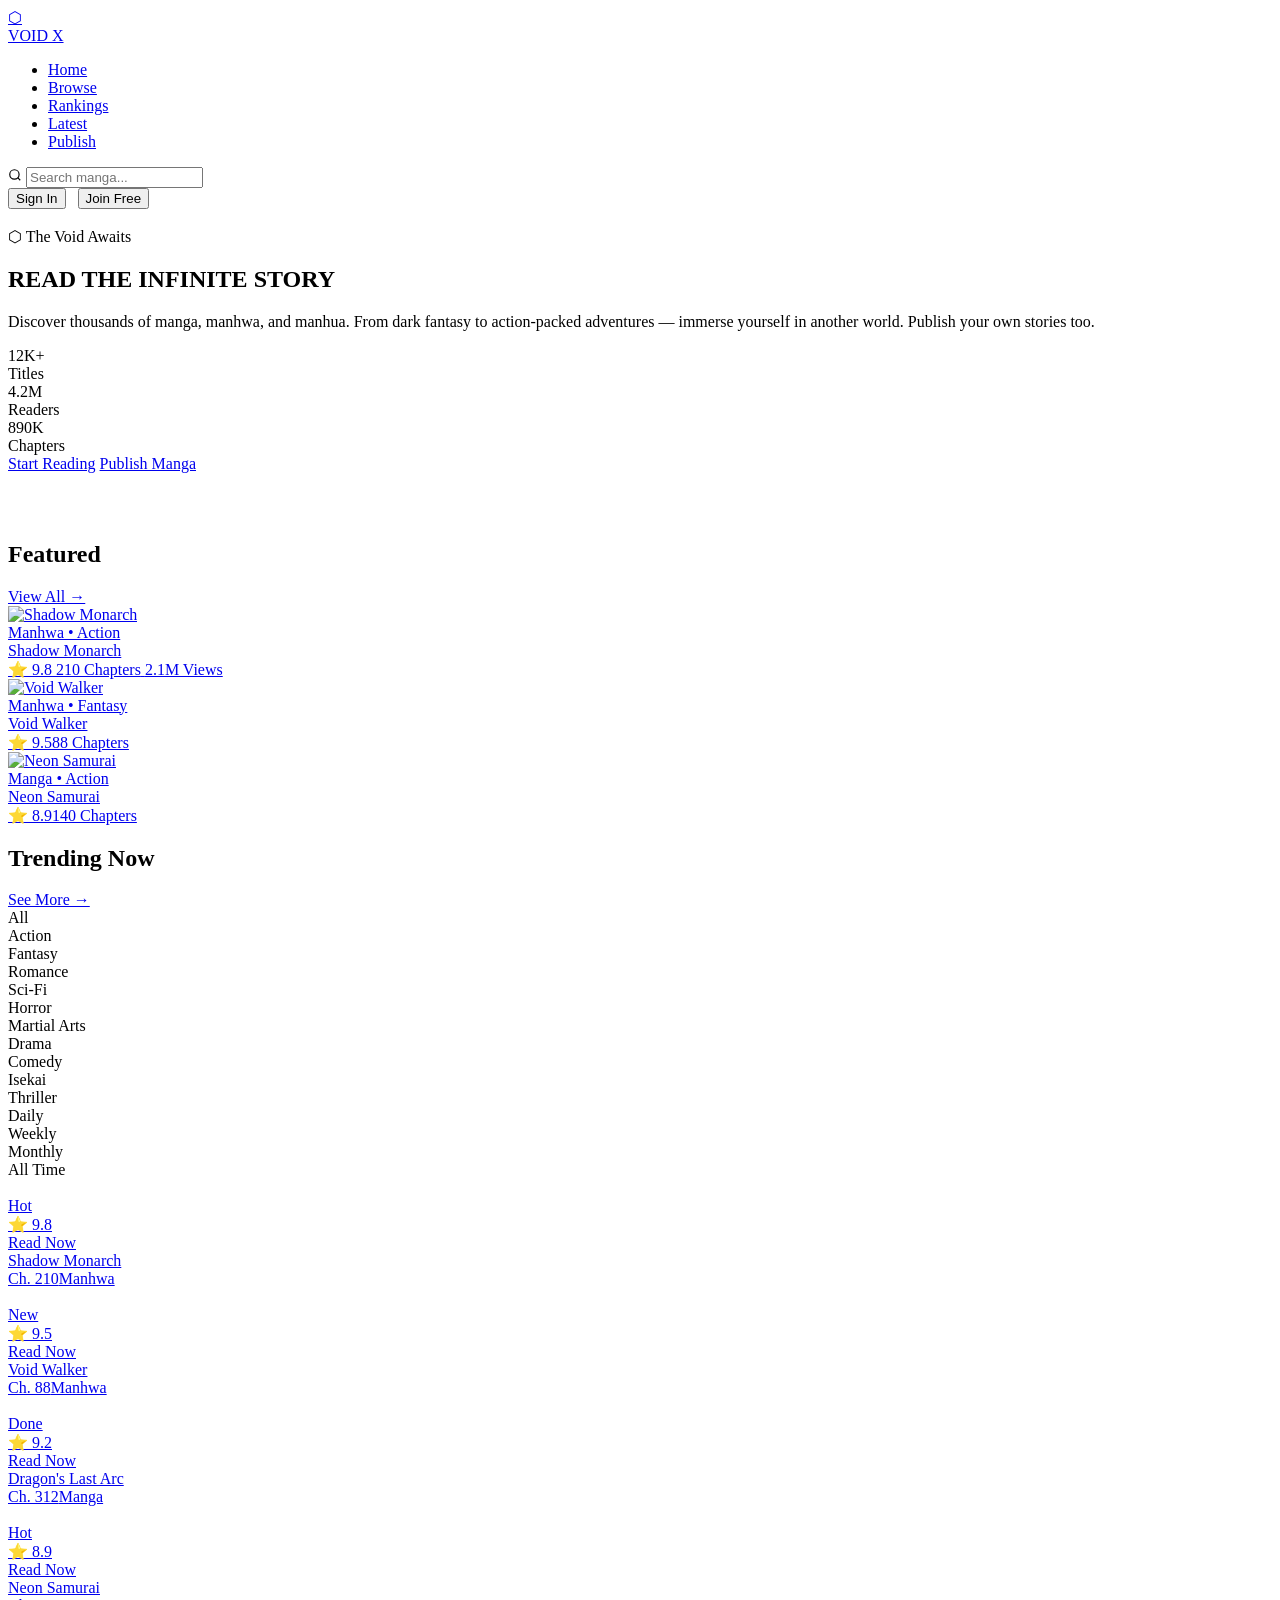
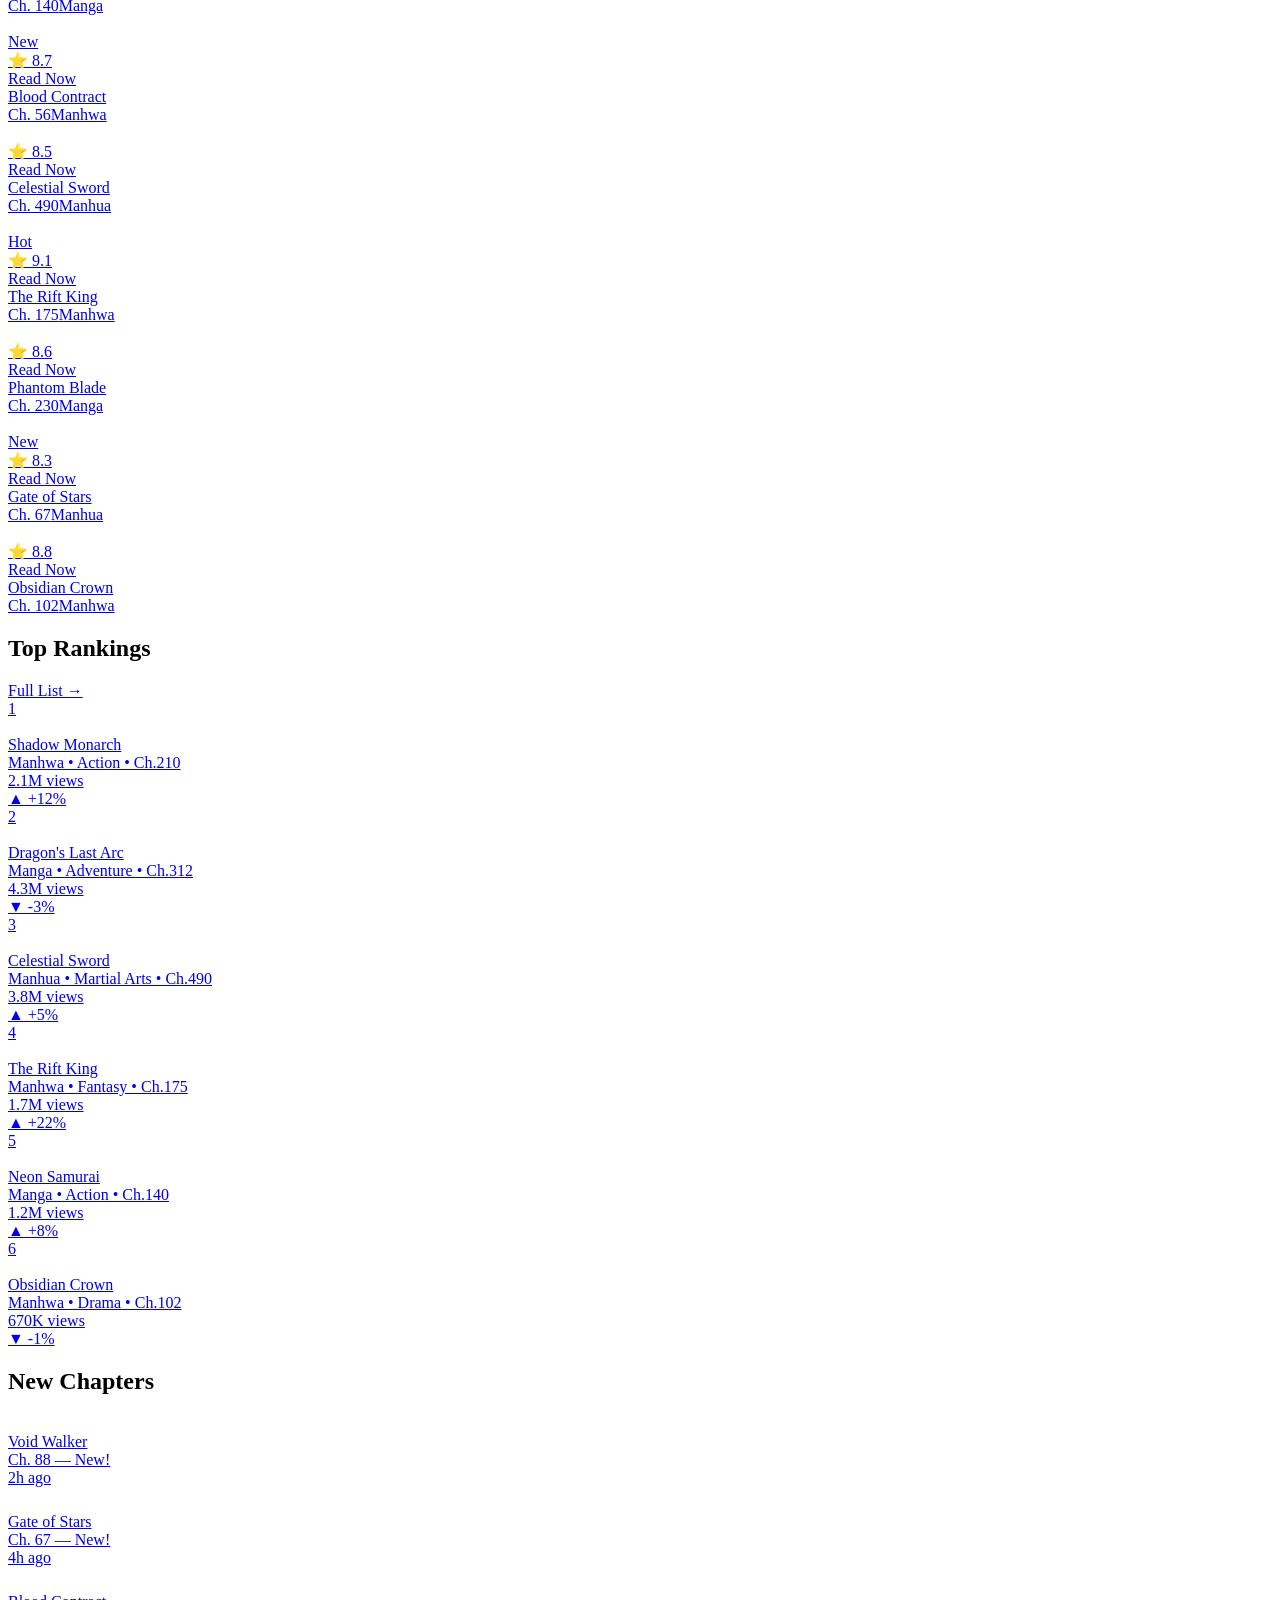
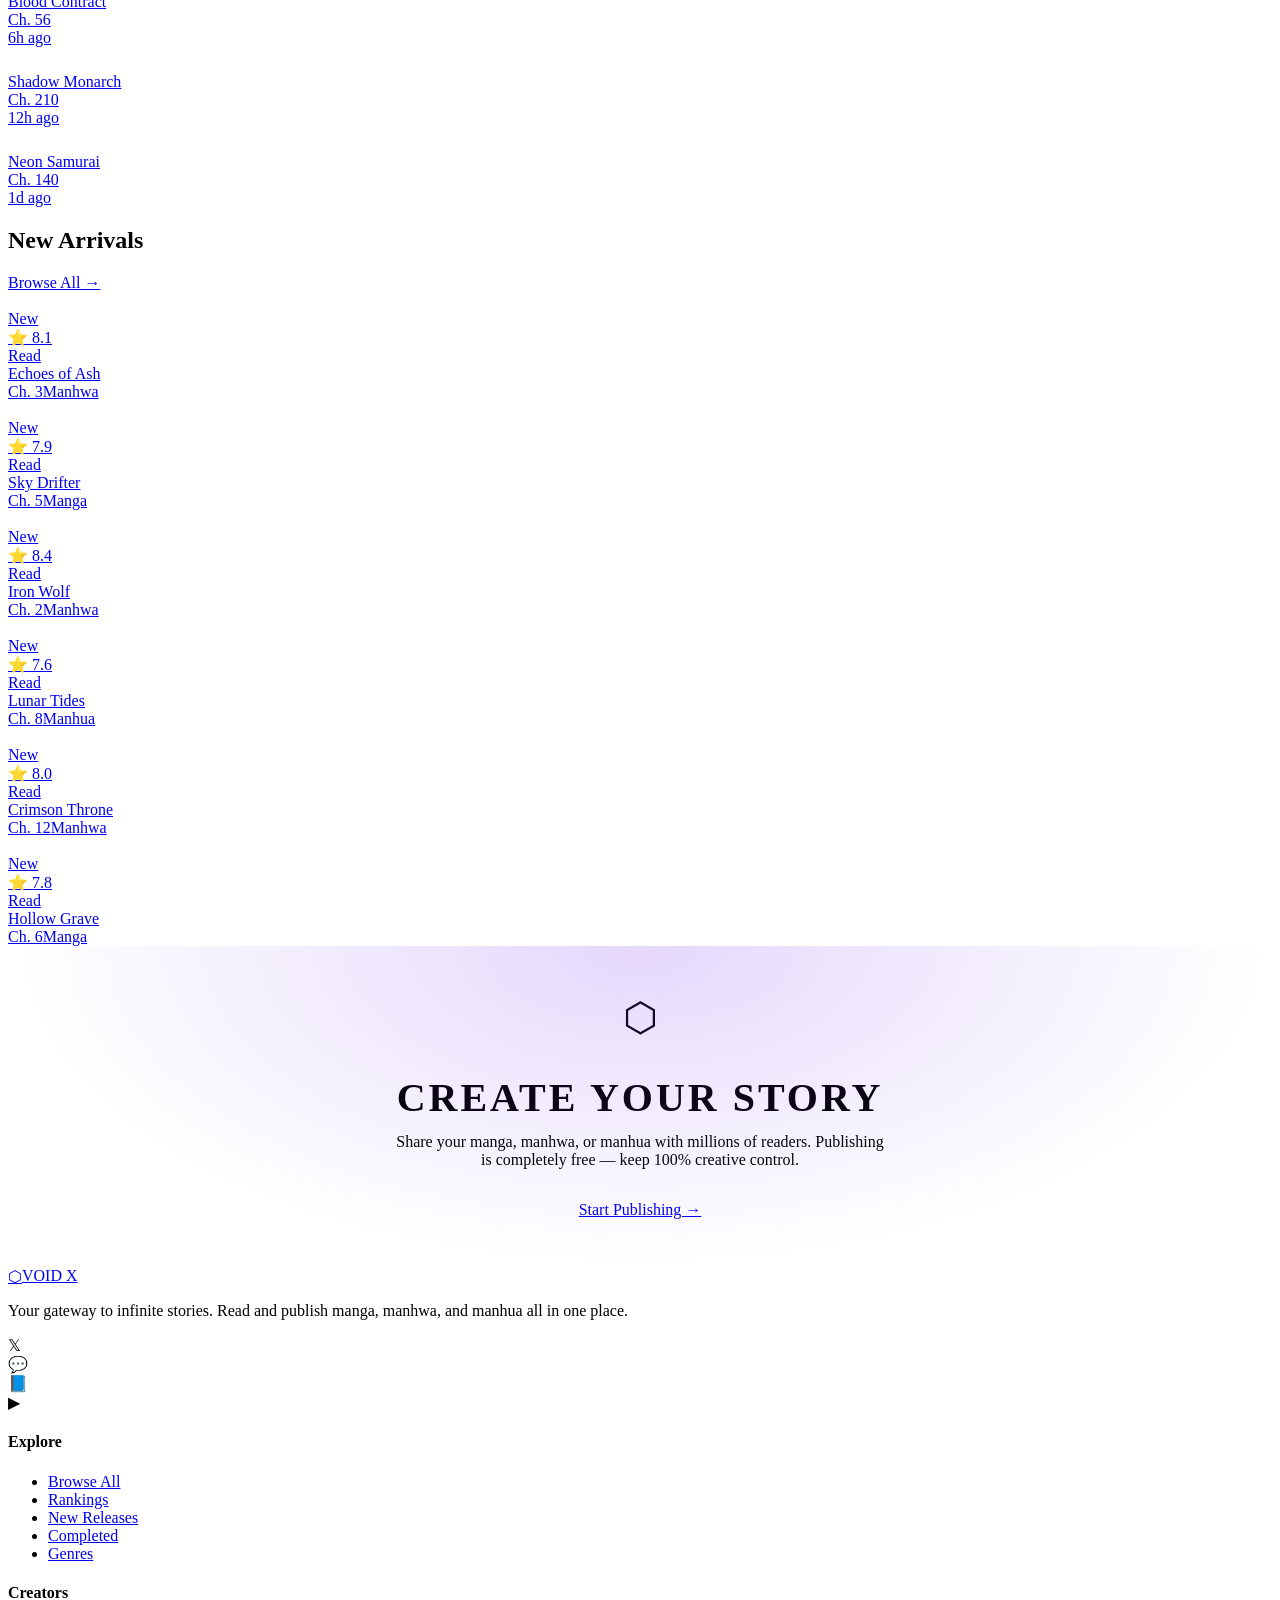
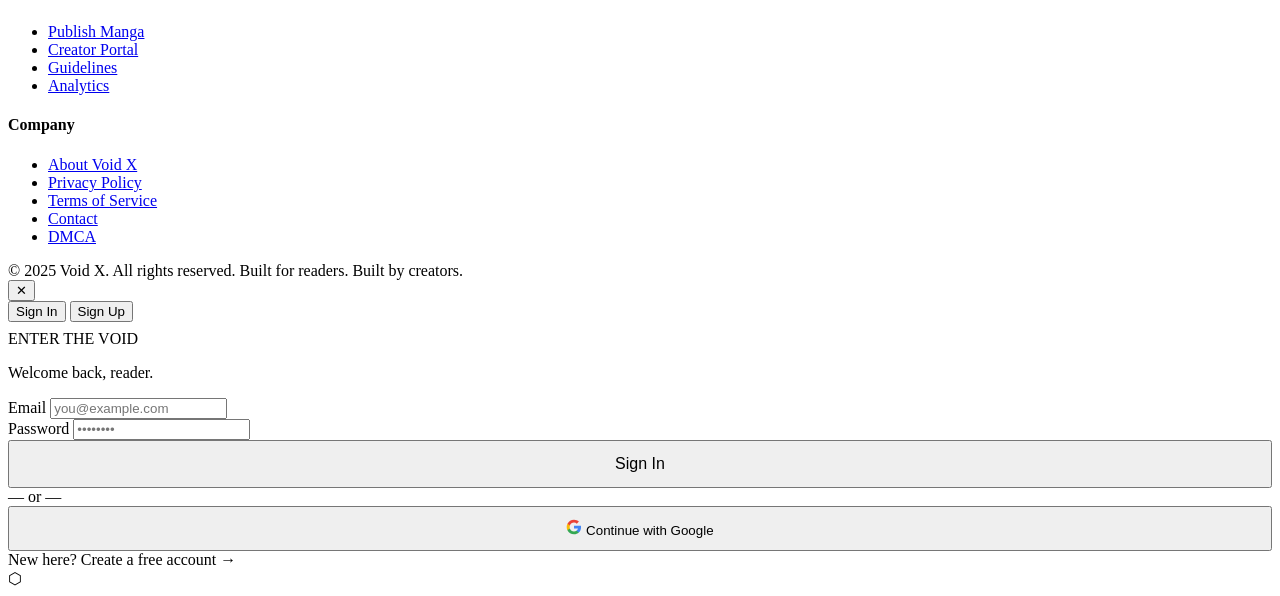
==== index.html @ af892d53 "Add files via upload" ====
<!DOCTYPE html>
<html lang="en">
<head>
  <meta charset="UTF-8">
  <meta name="viewport" content="width=device-width, initial-scale=1.0">
  <title>Void X — Read Manga & Manhwa</title>
  <link rel="stylesheet" href="css/style.css">
  <link rel="icon" href="data:image/svg+xml,<svg xmlns='http://www.w3.org/2000/svg' viewBox='0 0 36 36'><rect width='36' height='36' rx='8' fill='%237c3aed'/><text y='26' x='4' font-size='22' font-family='serif' fill='white'>Vx</text></svg>">
</head>
<body>

<!-- ── NAVBAR ── -->
<nav class="navbar">
  <a href="index.html" class="nav-logo">
    <div class="logo-icon">⬡</div>
    <span class="logo-text">VOID X</span>
  </a>
  <ul class="nav-links">
    <li><a href="index.html" class="active">Home</a></li>
    <li><a href="#">Browse</a></li>
    <li><a href="#">Rankings</a></li>
    <li><a href="#">Latest</a></li>
    <li><a href="upload.html">Publish</a></li>
  </ul>
  <div class="nav-actions">
    <div class="search-bar">
      <svg width="14" height="14" fill="none" stroke="currentColor" stroke-width="2" viewBox="0 0 24 24"><circle cx="11" cy="11" r="8"/><path d="m21 21-4.35-4.35"/></svg>
      <input type="text" placeholder="Search manga...">
    </div>
    <!-- Logged-out state -->
    <div id="nav-logged-out" style="display:flex;gap:0.75rem;align-items:center;">
      <button class="btn btn-ghost" onclick="openModal('auth-modal');switchAuthTab('signin')">Sign In</button>
      <button class="btn btn-primary" onclick="openModal('auth-modal');switchAuthTab('signup')">Join Free</button>
    </div>
    <!-- Logged-in state (hidden by default) -->
    <div id="nav-logged-in" style="display:none;align-items:center;gap:0.75rem;">
      <span id="nav-username" style="font-size:0.85rem;color:var(--gray-light);font-weight:600;"></span>
      <a href="profile.html" id="nav-avatar" class="nav-avatar" title="My Profile">V</a>
      <button class="btn btn-ghost" onclick="handleSignOut()" style="font-size:0.8rem;padding:6px 12px;">Sign Out</button>
    </div>
  </div>
</nav>

<!-- ── HERO ── -->
<section class="hero">
  <div class="hero-bg">
    <img src="https://picsum.photos/seed/herocover/1600/900" alt="" class="hero-bg-img">
    <div class="hero-bg-overlay"></div>
  </div>
  <div class="hero-content">
    <div class="hero-badge fade-up fade-up-1">
      <span>⬡</span> The Void Awaits
    </div>
    <h1 class="hero-title fade-up fade-up-2">
      READ THE
      <span class="highlight">INFINITE</span>
      STORY
    </h1>
    <p class="hero-desc fade-up fade-up-3">
      Discover thousands of manga, manhwa, and manhua. From dark fantasy to action-packed adventures — immerse yourself in another world. Publish your own stories too.
    </p>
    <div class="hero-stats fade-up fade-up-3">
      <div class="stat">
        <div class="stat-num">12K+</div>
        <div class="stat-label">Titles</div>
      </div>
      <div class="stat">
        <div class="stat-num">4.2M</div>
        <div class="stat-label">Readers</div>
      </div>
      <div class="stat">
        <div class="stat-num">890K</div>
        <div class="stat-label">Chapters</div>
      </div>
    </div>
    <div class="hero-actions fade-up fade-up-3">
      <a href="#trending" class="btn btn-primary btn-lg">Start Reading</a>
      <a href="upload.html" class="btn btn-ghost btn-lg">Publish Manga</a>
    </div>
  </div>
</section>

<!-- ── FEATURED ── -->
<div class="section" style="padding-top:3rem;">
  <div class="section-header">
    <h2 class="section-title">Featured</h2>
    <a href="#" class="section-link">View All →</a>
  </div>
  <div class="featured-grid">
    <a href="reader.html" class="featured-card">
      <img src="https://picsum.photos/seed/feat1/800/1200" alt="Shadow Monarch">
      <div class="featured-overlay">
        <div class="featured-type">Manhwa • Action</div>
        <div class="featured-title">Shadow Monarch</div>
        <div class="featured-info">
          <span>⭐ 9.8</span>
          <span>210 Chapters</span>
          <span>2.1M Views</span>
        </div>
      </div>
    </a>
    <a href="reader.html" class="featured-card">
      <img src="https://picsum.photos/seed/feat2/800/400" alt="Void Walker">
      <div class="featured-overlay">
        <div class="featured-type">Manhwa • Fantasy</div>
        <div class="featured-title">Void Walker</div>
        <div class="featured-info"><span>⭐ 9.5</span><span>88 Chapters</span></div>
      </div>
    </a>
    <a href="reader.html" class="featured-card">
      <img src="https://picsum.photos/seed/feat3/800/400" alt="Neon Samurai">
      <div class="featured-overlay">
        <div class="featured-type">Manga • Action</div>
        <div class="featured-title">Neon Samurai</div>
        <div class="featured-info"><span>⭐ 8.9</span><span>140 Chapters</span></div>
      </div>
    </a>
  </div>
</div>

<!-- ── TRENDING ── -->
<div class="section" id="trending">
  <div class="section-header">
    <h2 class="section-title">Trending Now</h2>
    <a href="#" class="section-link">See More →</a>
  </div>

  <!-- Genre Filter -->
  <div class="genre-scroll">
    <div class="genre-pill active">All</div>
    <div class="genre-pill">Action</div>
    <div class="genre-pill">Fantasy</div>
    <div class="genre-pill">Romance</div>
    <div class="genre-pill">Sci-Fi</div>
    <div class="genre-pill">Horror</div>
    <div class="genre-pill">Martial Arts</div>
    <div class="genre-pill">Drama</div>
    <div class="genre-pill">Comedy</div>
    <div class="genre-pill">Isekai</div>
    <div class="genre-pill">Thriller</div>
  </div>

  <!-- Tabs -->
  <div class="tabs">
    <div class="tab active">Daily</div>
    <div class="tab">Weekly</div>
    <div class="tab">Monthly</div>
    <div class="tab">All Time</div>
  </div>

  <div class="cards-grid">
    <!-- Manga Cards -->
    <a href="reader.html" class="manga-card">
      <div class="card-cover">
        <img src="https://picsum.photos/seed/shadow/300/450" alt="">
        <div class="card-badge hot">Hot</div>
        <div class="card-rating">⭐ 9.8</div>
        <div class="card-overlay"><div class="card-read-btn">Read Now</div></div>
      </div>
      <div class="card-title">Shadow Monarch</div>
      <div class="card-meta"><span>Ch. 210</span><span>Manhwa</span></div>
    </a>
    <a href="reader.html" class="manga-card">
      <div class="card-cover">
        <img src="https://picsum.photos/seed/void/300/450" alt="">
        <div class="card-badge new">New</div>
        <div class="card-rating">⭐ 9.5</div>
        <div class="card-overlay"><div class="card-read-btn">Read Now</div></div>
      </div>
      <div class="card-title">Void Walker</div>
      <div class="card-meta"><span>Ch. 88</span><span>Manhwa</span></div>
    </a>
    <a href="reader.html" class="manga-card">
      <div class="card-cover">
        <img src="https://picsum.photos/seed/dragon/300/450" alt="">
        <div class="card-badge completed">Done</div>
        <div class="card-rating">⭐ 9.2</div>
        <div class="card-overlay"><div class="card-read-btn">Read Now</div></div>
      </div>
      <div class="card-title">Dragon's Last Arc</div>
      <div class="card-meta"><span>Ch. 312</span><span>Manga</span></div>
    </a>
    <a href="reader.html" class="manga-card">
      <div class="card-cover">
        <img src="https://picsum.photos/seed/neon/300/450" alt="">
        <div class="card-badge hot">Hot</div>
        <div class="card-rating">⭐ 8.9</div>
        <div class="card-overlay"><div class="card-read-btn">Read Now</div></div>
      </div>
      <div class="card-title">Neon Samurai</div>
      <div class="card-meta"><span>Ch. 140</span><span>Manga</span></div>
    </a>
    <a href="reader.html" class="manga-card">
      <div class="card-cover">
        <img src="https://picsum.photos/seed/blood/300/450" alt="">
        <div class="card-badge new">New</div>
        <div class="card-rating">⭐ 8.7</div>
        <div class="card-overlay"><div class="card-read-btn">Read Now</div></div>
      </div>
      <div class="card-title">Blood Contract</div>
      <div class="card-meta"><span>Ch. 56</span><span>Manhwa</span></div>
    </a>
    <a href="reader.html" class="manga-card">
      <div class="card-cover">
        <img src="https://picsum.photos/seed/celestial/300/450" alt="">
        <div class="card-rating">⭐ 8.5</div>
        <div class="card-overlay"><div class="card-read-btn">Read Now</div></div>
      </div>
      <div class="card-title">Celestial Sword</div>
      <div class="card-meta"><span>Ch. 490</span><span>Manhua</span></div>
    </a>
    <a href="reader.html" class="manga-card">
      <div class="card-cover">
        <img src="https://picsum.photos/seed/rift/300/450" alt="">
        <div class="card-badge hot">Hot</div>
        <div class="card-rating">⭐ 9.1</div>
        <div class="card-overlay"><div class="card-read-btn">Read Now</div></div>
      </div>
      <div class="card-title">The Rift King</div>
      <div class="card-meta"><span>Ch. 175</span><span>Manhwa</span></div>
    </a>
    <a href="reader.html" class="manga-card">
      <div class="card-cover">
        <img src="https://picsum.photos/seed/phantom/300/450" alt="">
        <div class="card-rating">⭐ 8.6</div>
        <div class="card-overlay"><div class="card-read-btn">Read Now</div></div>
      </div>
      <div class="card-title">Phantom Blade</div>
      <div class="card-meta"><span>Ch. 230</span><span>Manga</span></div>
    </a>
    <a href="reader.html" class="manga-card">
      <div class="card-cover">
        <img src="https://picsum.photos/seed/gate/300/450" alt="">
        <div class="card-badge new">New</div>
        <div class="card-rating">⭐ 8.3</div>
        <div class="card-overlay"><div class="card-read-btn">Read Now</div></div>
      </div>
      <div class="card-title">Gate of Stars</div>
      <div class="card-meta"><span>Ch. 67</span><span>Manhua</span></div>
    </a>
    <a href="reader.html" class="manga-card">
      <div class="card-cover">
        <img src="https://picsum.photos/seed/obsidian/300/450" alt="">
        <div class="card-rating">⭐ 8.8</div>
        <div class="card-overlay"><div class="card-read-btn">Read Now</div></div>
      </div>
      <div class="card-title">Obsidian Crown</div>
      <div class="card-meta"><span>Ch. 102</span><span>Manhwa</span></div>
    </a>
  </div>
</div>

<!-- ── RANKINGS + NEW RELEASES ── -->
<div class="section">
  <div class="two-col">
    <!-- Rankings -->
    <div>
      <div class="section-header">
        <h2 class="section-title">Top Rankings</h2>
        <a href="#" class="section-link">Full List →</a>
      </div>
      <div class="rankings-list">
        <a href="reader.html" class="rank-item">
          <div class="rank-num top">1</div>
          <div class="rank-cover"><img src="https://picsum.photos/seed/shadow/100/140" alt=""></div>
          <div class="rank-info">
            <div class="rank-title">Shadow Monarch</div>
            <div class="rank-sub">Manhwa • Action • Ch.210</div>
          </div>
          <div class="rank-views">2.1M views<div class="rank-change up">▲ +12%</div></div>
        </a>
        <a href="reader.html" class="rank-item">
          <div class="rank-num top">2</div>
          <div class="rank-cover"><img src="https://picsum.photos/seed/dragon/100/140" alt=""></div>
          <div class="rank-info">
            <div class="rank-title">Dragon's Last Arc</div>
            <div class="rank-sub">Manga • Adventure • Ch.312</div>
          </div>
          <div class="rank-views">4.3M views<div class="rank-change down">▼ -3%</div></div>
        </a>
        <a href="reader.html" class="rank-item">
          <div class="rank-num top">3</div>
          <div class="rank-cover"><img src="https://picsum.photos/seed/celestial/100/140" alt=""></div>
          <div class="rank-info">
            <div class="rank-title">Celestial Sword</div>
            <div class="rank-sub">Manhua • Martial Arts • Ch.490</div>
          </div>
          <div class="rank-views">3.8M views<div class="rank-change up">▲ +5%</div></div>
        </a>
        <a href="reader.html" class="rank-item">
          <div class="rank-num">4</div>
          <div class="rank-cover"><img src="https://picsum.photos/seed/rift/100/140" alt=""></div>
          <div class="rank-info">
            <div class="rank-title">The Rift King</div>
            <div class="rank-sub">Manhwa • Fantasy • Ch.175</div>
          </div>
          <div class="rank-views">1.7M views<div class="rank-change up">▲ +22%</div></div>
        </a>
        <a href="reader.html" class="rank-item">
          <div class="rank-num">5</div>
          <div class="rank-cover"><img src="https://picsum.photos/seed/neon/100/140" alt=""></div>
          <div class="rank-info">
            <div class="rank-title">Neon Samurai</div>
            <div class="rank-sub">Manga • Action • Ch.140</div>
          </div>
          <div class="rank-views">1.2M views<div class="rank-change up">▲ +8%</div></div>
        </a>
        <a href="reader.html" class="rank-item">
          <div class="rank-num">6</div>
          <div class="rank-cover"><img src="https://picsum.photos/seed/obsidian/100/140" alt=""></div>
          <div class="rank-info">
            <div class="rank-title">Obsidian Crown</div>
            <div class="rank-sub">Manhwa • Drama • Ch.102</div>
          </div>
          <div class="rank-views">670K views<div class="rank-change down">▼ -1%</div></div>
        </a>
      </div>
    </div>

    <!-- New Releases -->
    <div>
      <div class="section-header">
        <h2 class="section-title">New Chapters</h2>
      </div>
      <div style="display:flex;flex-direction:column;gap:0.5rem;">
        <a href="reader.html" class="rank-item">
          <div class="rank-cover"><img src="https://picsum.photos/seed/void/100/140" alt=""></div>
          <div class="rank-info">
            <div class="rank-title">Void Walker</div>
            <div class="rank-sub" style="color:var(--purple-bright)">Ch. 88 — New!</div>
          </div>
          <div class="rank-views">2h ago</div>
        </a>
        <a href="reader.html" class="rank-item">
          <div class="rank-cover"><img src="https://picsum.photos/seed/gate/100/140" alt=""></div>
          <div class="rank-info">
            <div class="rank-title">Gate of Stars</div>
            <div class="rank-sub" style="color:var(--purple-bright)">Ch. 67 — New!</div>
          </div>
          <div class="rank-views">4h ago</div>
        </a>
        <a href="reader.html" class="rank-item">
          <div class="rank-cover"><img src="https://picsum.photos/seed/blood/100/140" alt=""></div>
          <div class="rank-info">
            <div class="rank-title">Blood Contract</div>
            <div class="rank-sub">Ch. 56</div>
          </div>
          <div class="rank-views">6h ago</div>
        </a>
        <a href="reader.html" class="rank-item">
          <div class="rank-cover"><img src="https://picsum.photos/seed/shadow/100/140" alt=""></div>
          <div class="rank-info">
            <div class="rank-title">Shadow Monarch</div>
            <div class="rank-sub">Ch. 210</div>
          </div>
          <div class="rank-views">12h ago</div>
        </a>
        <a href="reader.html" class="rank-item">
          <div class="rank-cover"><img src="https://picsum.photos/seed/neon/100/140" alt=""></div>
          <div class="rank-info">
            <div class="rank-title">Neon Samurai</div>
            <div class="rank-sub">Ch. 140</div>
          </div>
          <div class="rank-views">1d ago</div>
        </a>
      </div>
    </div>
  </div>
</div>

<!-- ── NEW ARRIVALS ── -->
<div class="section">
  <div class="section-header">
    <h2 class="section-title">New Arrivals</h2>
    <a href="#" class="section-link">Browse All →</a>
  </div>
  <div class="cards-hscroll">
    <a href="reader.html" class="manga-card">
      <div class="card-cover"><img src="https://picsum.photos/seed/arr1/300/450" alt=""><div class="card-badge new">New</div><div class="card-rating">⭐ 8.1</div><div class="card-overlay"><div class="card-read-btn">Read</div></div></div>
      <div class="card-title">Echoes of Ash</div>
      <div class="card-meta"><span>Ch. 3</span><span>Manhwa</span></div>
    </a>
    <a href="reader.html" class="manga-card">
      <div class="card-cover"><img src="https://picsum.photos/seed/arr2/300/450" alt=""><div class="card-badge new">New</div><div class="card-rating">⭐ 7.9</div><div class="card-overlay"><div class="card-read-btn">Read</div></div></div>
      <div class="card-title">Sky Drifter</div>
      <div class="card-meta"><span>Ch. 5</span><span>Manga</span></div>
    </a>
    <a href="reader.html" class="manga-card">
      <div class="card-cover"><img src="https://picsum.photos/seed/arr3/300/450" alt=""><div class="card-badge new">New</div><div class="card-rating">⭐ 8.4</div><div class="card-overlay"><div class="card-read-btn">Read</div></div></div>
      <div class="card-title">Iron Wolf</div>
      <div class="card-meta"><span>Ch. 2</span><span>Manhwa</span></div>
    </a>
    <a href="reader.html" class="manga-card">
      <div class="card-cover"><img src="https://picsum.photos/seed/arr4/300/450" alt=""><div class="card-badge new">New</div><div class="card-rating">⭐ 7.6</div><div class="card-overlay"><div class="card-read-btn">Read</div></div></div>
      <div class="card-title">Lunar Tides</div>
      <div class="card-meta"><span>Ch. 8</span><span>Manhua</span></div>
    </a>
    <a href="reader.html" class="manga-card">
      <div class="card-cover"><img src="https://picsum.photos/seed/arr5/300/450" alt=""><div class="card-badge new">New</div><div class="card-rating">⭐ 8.0</div><div class="card-overlay"><div class="card-read-btn">Read</div></div></div>
      <div class="card-title">Crimson Throne</div>
      <div class="card-meta"><span>Ch. 12</span><span>Manhwa</span></div>
    </a>
    <a href="reader.html" class="manga-card">
      <div class="card-cover"><img src="https://picsum.photos/seed/arr6/300/450" alt=""><div class="card-badge new">New</div><div class="card-rating">⭐ 7.8</div><div class="card-overlay"><div class="card-read-btn">Read</div></div></div>
      <div class="card-title">Hollow Grave</div>
      <div class="card-meta"><span>Ch. 6</span><span>Manga</span></div>
    </a>
  </div>
</div>

<!-- ── PUBLISH CTA ── -->
<div class="section" style="padding-top:0;">
  <div style="background:linear-gradient(135deg, var(--purple-dim), var(--deep)); border:1px solid var(--purple-mid); border-radius:16px; padding:3rem; text-align:center; position:relative; overflow:hidden;">
    <div style="position:absolute;inset:0;background:radial-gradient(ellipse at 50% 0%, rgba(124,58,237,0.2), transparent 70%);pointer-events:none;"></div>
    <div style="font-size:2.5rem;margin-bottom:1rem;">⬡</div>
    <h2 style="font-family:var(--font-display);font-size:2.5rem;letter-spacing:3px;margin-bottom:0.75rem;">CREATE YOUR STORY</h2>
    <p style="color:var(--gray-light);max-width:500px;margin:0 auto 2rem;">Share your manga, manhwa, or manhua with millions of readers. Publishing is completely free — keep 100% creative control.</p>
    <a href="upload.html" class="btn btn-primary btn-lg">Start Publishing →</a>
  </div>
</div>

<!-- ── FOOTER ── -->
<footer class="footer">
  <div class="footer-grid">
    <div class="footer-brand">
      <a href="index.html" class="nav-logo" style="display:inline-flex; margin-bottom:0;">
        <div class="logo-icon">⬡</div>
        <span class="logo-text">VOID X</span>
      </a>
      <p class="footer-desc">Your gateway to infinite stories. Read and publish manga, manhwa, and manhua all in one place.</p>
      <div class="footer-social">
        <div class="social-btn">𝕏</div>
        <div class="social-btn">💬</div>
        <div class="social-btn">📘</div>
        <div class="social-btn">▶</div>
      </div>
    </div>
    <div class="footer-col">
      <h4>Explore</h4>
      <ul>
        <li><a href="#">Browse All</a></li>
        <li><a href="#">Rankings</a></li>
        <li><a href="#">New Releases</a></li>
        <li><a href="#">Completed</a></li>
        <li><a href="#">Genres</a></li>
      </ul>
    </div>
    <div class="footer-col">
      <h4>Creators</h4>
      <ul>
        <li><a href="upload.html">Publish Manga</a></li>
        <li><a href="#">Creator Portal</a></li>
        <li><a href="#">Guidelines</a></li>
        <li><a href="#">Analytics</a></li>
      </ul>
    </div>
    <div class="footer-col">
      <h4>Company</h4>
      <ul>
        <li><a href="#">About Void X</a></li>
        <li><a href="#">Privacy Policy</a></li>
        <li><a href="#">Terms of Service</a></li>
        <li><a href="#">Contact</a></li>
        <li><a href="#">DMCA</a></li>
      </ul>
    </div>
  </div>
  <div class="footer-bottom">
    <span>© 2025 Void X. All rights reserved.</span>
    <span>Built for readers. Built by creators.</span>
  </div>
</footer>

<!-- ── AUTH MODAL ── -->
<div class="modal-overlay" id="auth-modal">
  <div class="modal auth-modal-box">
    <button class="modal-close" onclick="closeModal('auth-modal')" id="auth-close-btn">✕</button>

    <!-- Tab switcher -->
    <div class="auth-tabs">
      <button class="auth-tab active" id="tab-signin" onclick="switchAuthTab('signin')">Sign In</button>
      <button class="auth-tab" id="tab-signup" onclick="switchAuthTab('signup')">Sign Up</button>
    </div>

    <!-- SIGN IN PANEL -->
    <div id="panel-signin">
      <div class="modal-title" style="margin-top:0.5rem;">ENTER THE VOID</div>
      <p class="modal-sub">Welcome back, reader.</p>
      <div class="modal-form">
        <div class="form-group">
          <label>Email</label>
          <input type="email" id="signin-email" placeholder="you@example.com" autocomplete="email">
        </div>
        <div class="form-group">
          <label>Password</label>
          <input type="password" id="signin-password" placeholder="••••••••" autocomplete="current-password">
        </div>
        <div id="signin-error" class="auth-error" style="display:none;"></div>
        <button class="btn btn-primary" style="width:100%;justify-content:center;padding:13px;font-size:1rem;" id="signin-btn" onclick="handleSignIn()">
          <span id="signin-btn-text">Sign In</span>
        </button>
        <div class="modal-divider">— or —</div>
        <button class="btn btn-outline" style="width:100%;justify-content:center;padding:11px;gap:10px;" onclick="handleGoogleAuth()">
          <svg width="16" height="16" viewBox="0 0 24 24"><path fill="#4285F4" d="M22.56 12.25c0-.78-.07-1.53-.2-2.25H12v4.26h5.92c-.26 1.37-1.04 2.53-2.21 3.31v2.77h3.57c2.08-1.92 3.28-4.74 3.28-8.09z"/><path fill="#34A853" d="M12 23c2.97 0 5.46-.98 7.28-2.66l-3.57-2.77c-.98.66-2.23 1.06-3.71 1.06-2.86 0-5.29-1.93-6.16-4.53H2.18v2.84C3.99 20.53 7.7 23 12 23z"/><path fill="#FBBC05" d="M5.84 14.09c-.22-.66-.35-1.36-.35-2.09s.13-1.43.35-2.09V7.07H2.18C1.43 8.55 1 10.22 1 12s.43 3.45 1.18 4.93l2.85-2.22.81-.62z"/><path fill="#EA4335" d="M12 5.38c1.62 0 3.06.56 4.21 1.64l3.15-3.15C17.45 2.09 14.97 1 12 1 7.7 1 3.99 3.47 2.18 7.07l3.66 2.84c.87-2.6 3.3-4.53 6.16-4.53z"/></svg>
          Continue with Google
        </button>
        <div class="modal-switch">New here? <a onclick="switchAuthTab('signup')" style="cursor:pointer;">Create a free account →</a></div>
      </div>
    </div>

    <!-- SIGN UP PANEL -->
    <div id="panel-signup" style="display:none;">
      <div class="modal-title" style="margin-top:0.5rem;">JOIN THE VOID</div>
      <p class="modal-sub">Create your free account.</p>
      <div class="modal-form">
        <div class="form-group">
          <label>Your Name</label>
          <input type="text" id="signup-name" placeholder="What should we call you?" autocomplete="name">
        </div>
        <div class="form-group">
          <label>Email</label>
          <input type="email" id="signup-email" placeholder="you@example.com" autocomplete="email">
        </div>
        <div class="form-group">
          <label>Password</label>
          <input type="password" id="signup-password" placeholder="Min. 6 characters" autocomplete="new-password">
        </div>
        <div id="signup-error" class="auth-error" style="display:none;"></div>
        <button class="btn btn-primary" style="width:100%;justify-content:center;padding:13px;font-size:1rem;" id="signup-btn" onclick="handleSignUp()">
          <span id="signup-btn-text">Create Account</span>
        </button>
        <div class="modal-divider">— or —</div>
        <button class="btn btn-outline" style="width:100%;justify-content:center;padding:11px;gap:10px;" onclick="handleGoogleAuth()">
          <svg width="16" height="16" viewBox="0 0 24 24"><path fill="#4285F4" d="M22.56 12.25c0-.78-.07-1.53-.2-2.25H12v4.26h5.92c-.26 1.37-1.04 2.53-2.21 3.31v2.77h3.57c2.08-1.92 3.28-4.74 3.28-8.09z"/><path fill="#34A853" d="M12 23c2.97 0 5.46-.98 7.28-2.66l-3.57-2.77c-.98.66-2.23 1.06-3.71 1.06-2.86 0-5.29-1.93-6.16-4.53H2.18v2.84C3.99 20.53 7.7 23 12 23z"/><path fill="#FBBC05" d="M5.84 14.09c-.22-.66-.35-1.36-.35-2.09s.13-1.43.35-2.09V7.07H2.18C1.43 8.55 1 10.22 1 12s.43 3.45 1.18 4.93l2.85-2.22.81-.62z"/><path fill="#EA4335" d="M12 5.38c1.62 0 3.06.56 4.21 1.64l3.15-3.15C17.45 2.09 14.97 1 12 1 7.7 1 3.99 3.47 2.18 7.07l3.66 2.84c.87-2.6 3.3-4.53 6.16-4.53z"/></svg>
          Continue with Google
        </button>
        <div class="modal-switch">Already have an account? <a onclick="switchAuthTab('signin')" style="cursor:pointer;">Sign in →</a></div>
      </div>
    </div>
  </div>
</div>

<!-- ── WELCOME OVERLAY ── -->
<div id="welcome-overlay">
  <div id="welcome-content">
    <div id="welcome-hex">⬡</div>
    <div id="welcome-greeting"></div>
    <div id="welcome-name"></div>
  </div>
</div>

<script src="js/supabase-auth.js"></script>
<script src="js/app.js"></script>
</body>
</html>
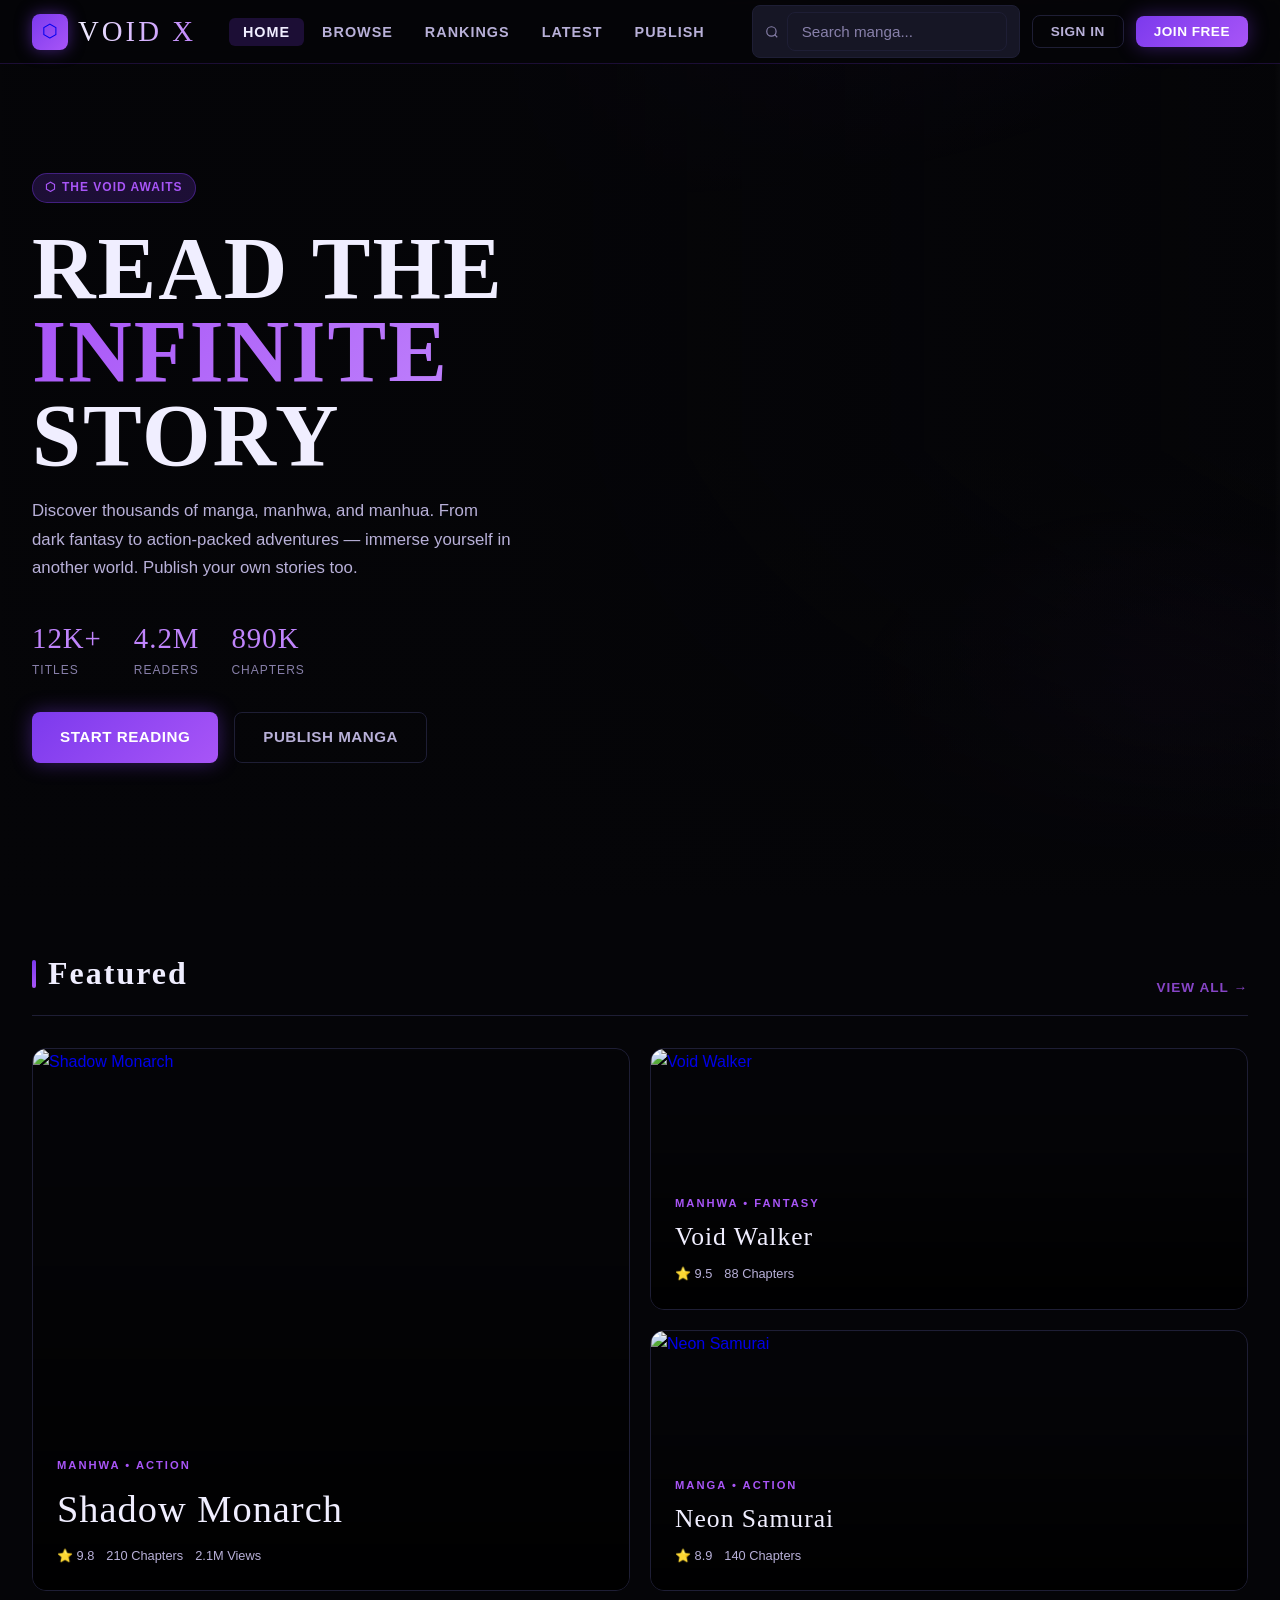
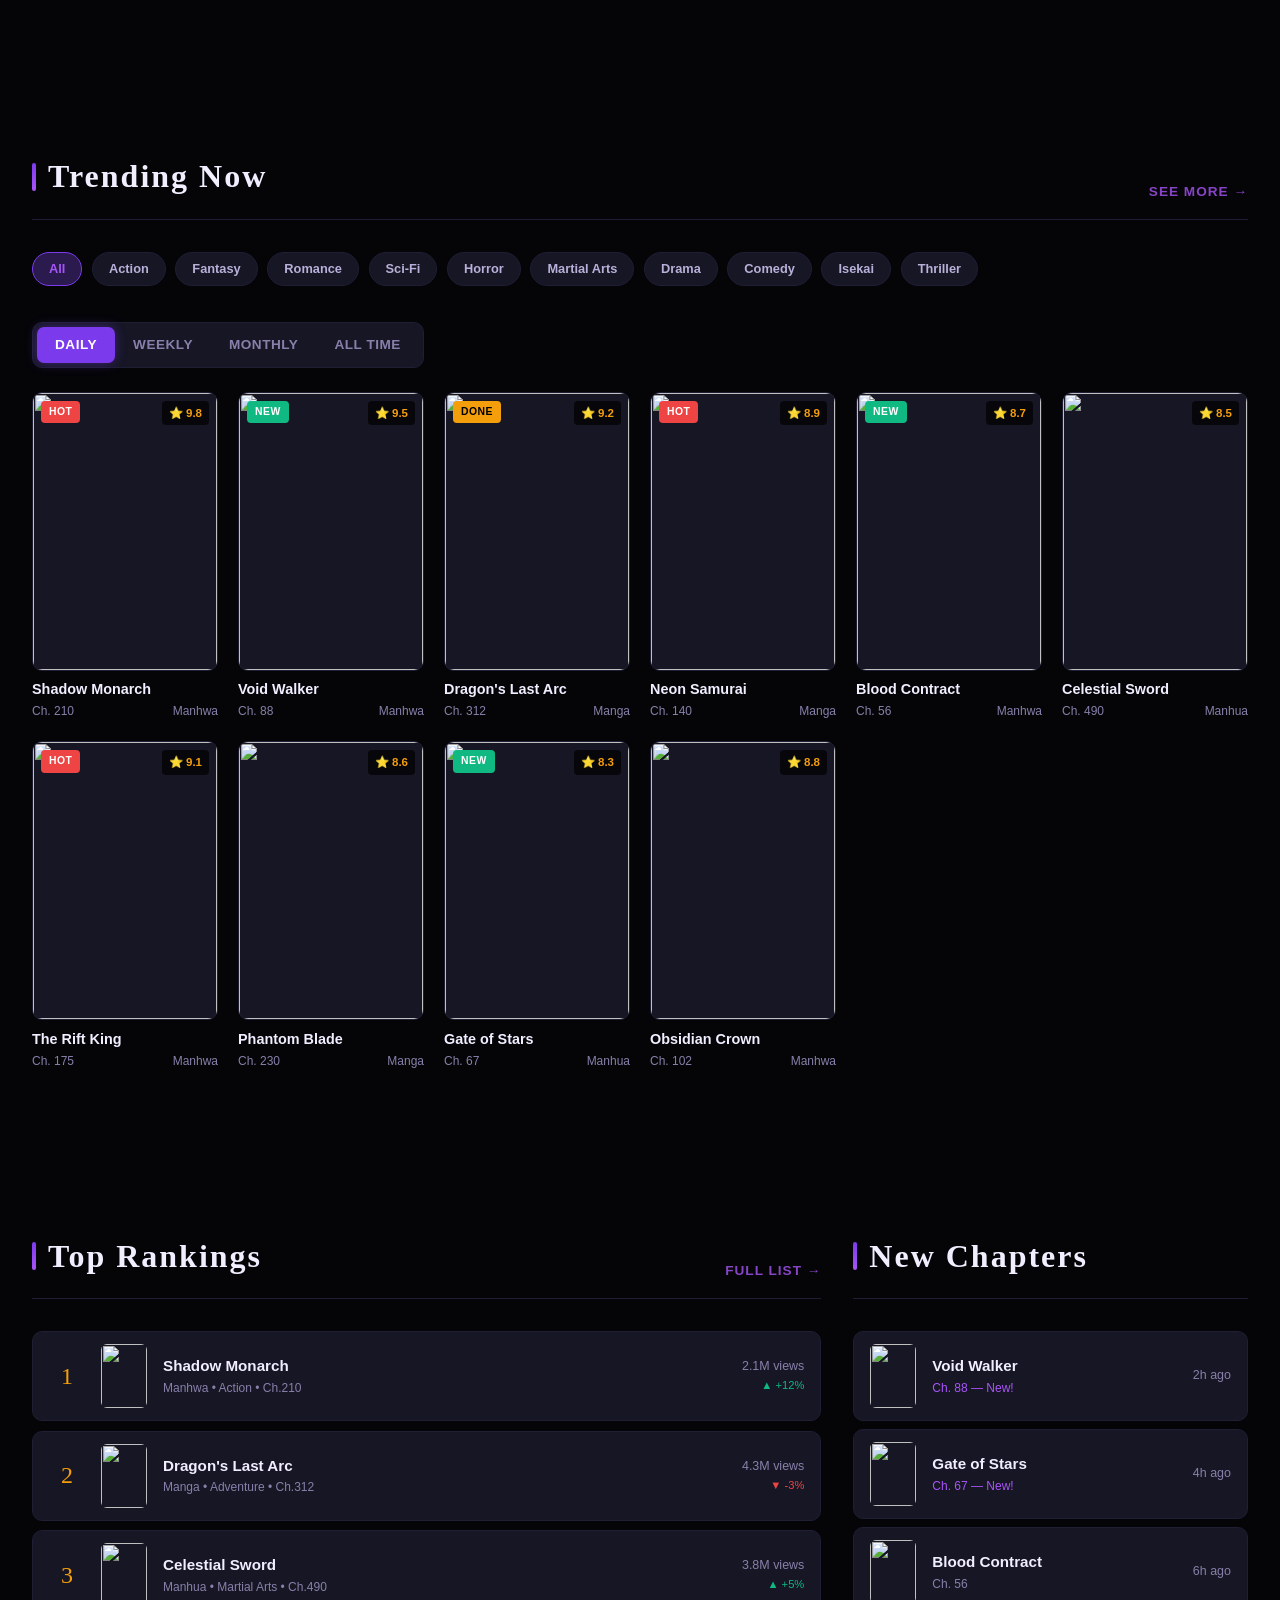
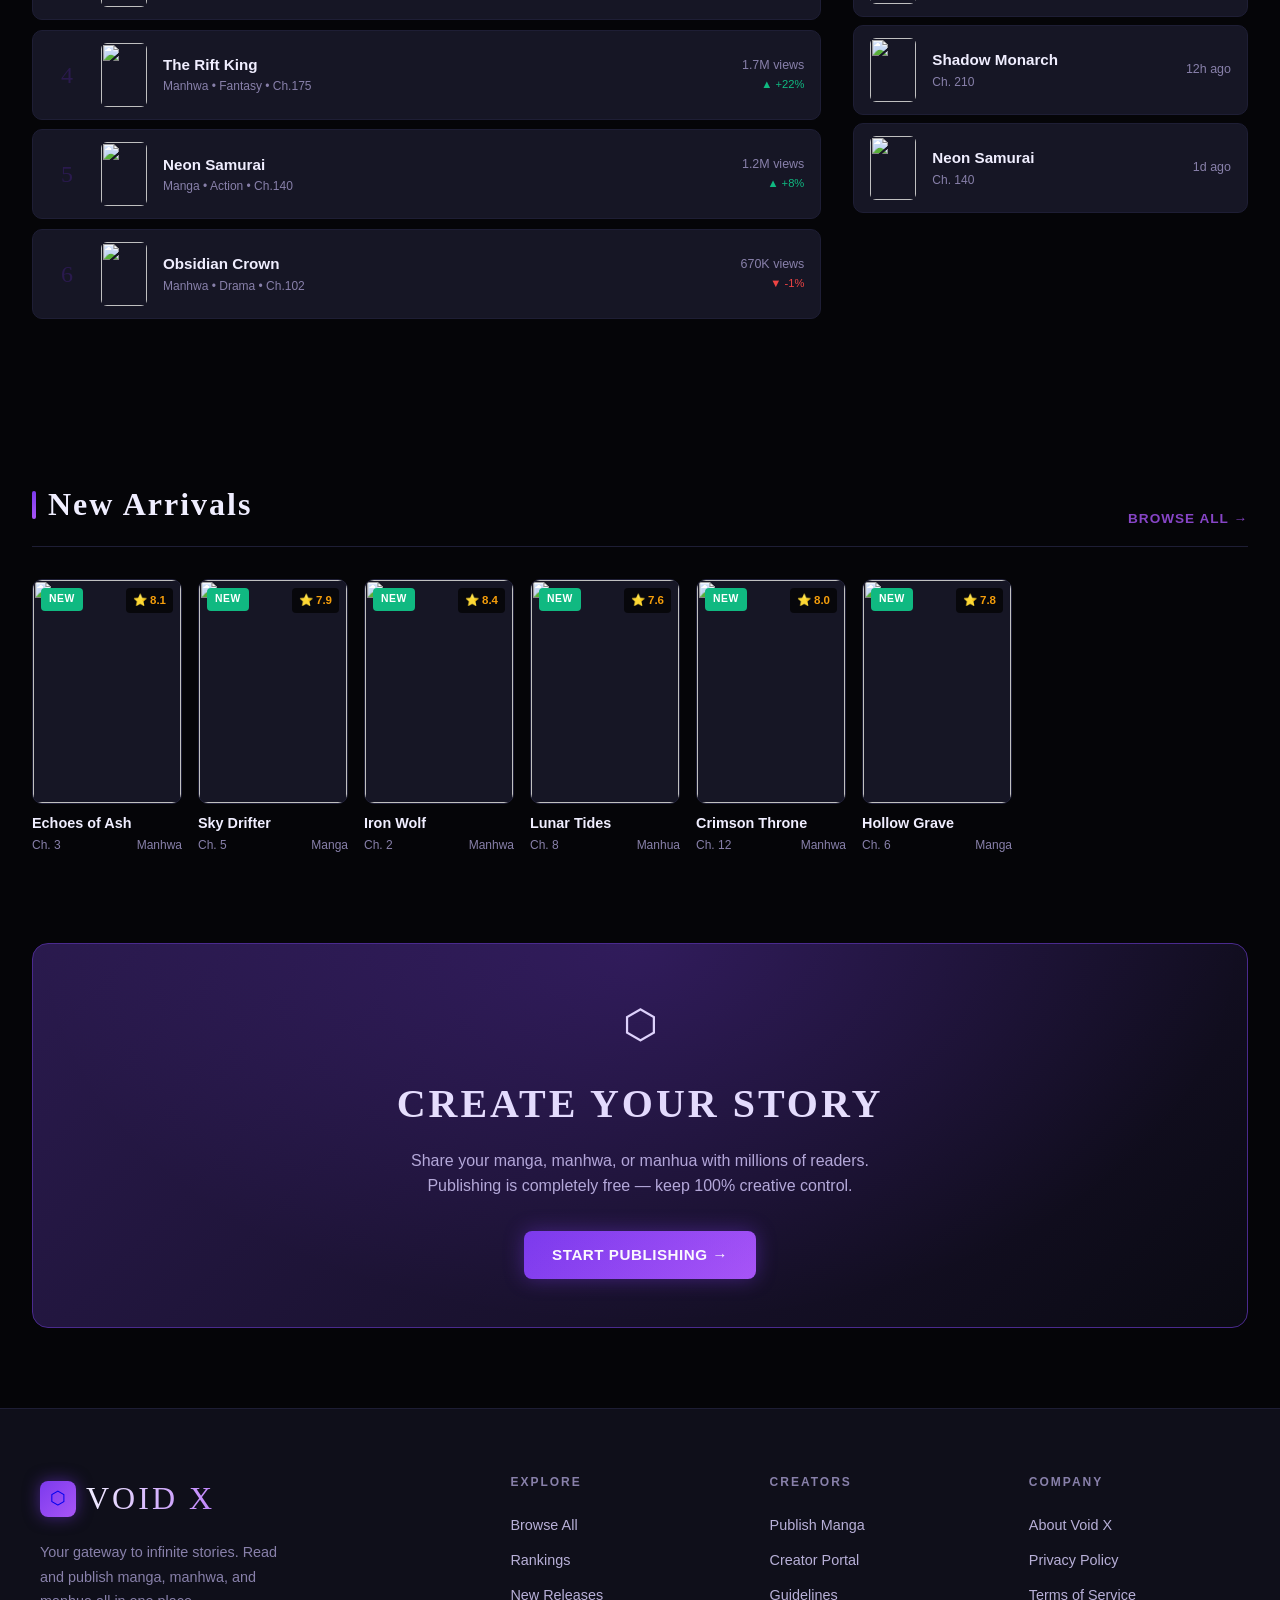
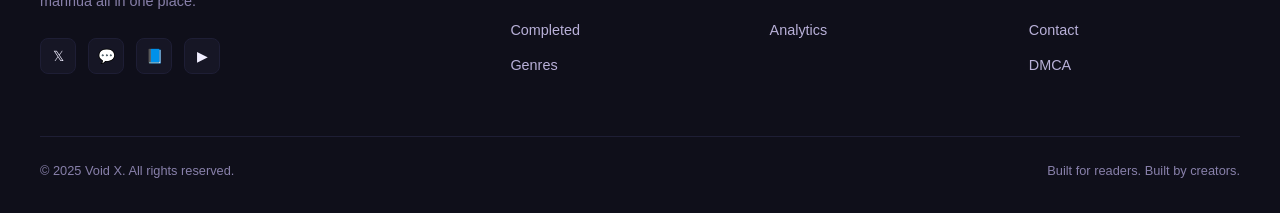
==== commit 004699e1: "Fix stylesheet link path in index.html" ====
--- a/index.html
+++ b/index.html
@@ -4,7 +4,7 @@
   <meta charset="UTF-8">
   <meta name="viewport" content="width=device-width, initial-scale=1.0">
   <title>Void X — Read Manga & Manhwa</title>
-  <link rel="stylesheet" href="css/style.css">
+  <link rel="stylesheet" href="style.css">
   <link rel="icon" href="data:image/svg+xml,<svg xmlns='http://www.w3.org/2000/svg' viewBox='0 0 36 36'><rect width='36' height='36' rx='8' fill='%237c3aed'/><text y='26' x='4' font-size='22' font-family='serif' fill='white'>Vx</text></svg>">
 </head>
 <body>
--- a/style.css
+++ b/style.css
@@ -0,0 +1,1347 @@
+@import url('https://fonts.googleapis.com/css2?family=Bebas+Neue&family=Rajdhani:wght@300;400;500;600;700&family=Noto+Sans+JP:wght@300;400;700&display=swap');
+
+:root {
+  --void: #000000;
+  --abyss: #050508;
+  --deep: #0a0a12;
+  --surface: #0f0f1a;
+  --elevated: #161625;
+  --border: #1e1e35;
+  --purple-dim: #2a1a4e;
+  --purple-mid: #4a2a8e;
+  --purple: #7c3aed;
+  --purple-bright: #a855f7;
+  --glow: #c084fc;
+  --white: #f0eeff;
+  --gray: #8880aa;
+  --gray-light: #b8b0d8;
+  --red: #ef4444;
+  --gold: #f59e0b;
+  --font-display: 'Bebas Neue', cursive;
+  --font-body: 'Rajdhani', sans-serif;
+  --font-jp: 'Noto Sans JP', sans-serif;
+}
+
+*, *::before, *::after { box-sizing: border-box; margin: 0; padding: 0; }
+
+html { scroll-behavior: smooth; }
+
+body {
+  background: var(--abyss);
+  color: var(--white);
+  font-family: var(--font-body);
+  font-size: 16px;
+  line-height: 1.6;
+  overflow-x: hidden;
+  min-height: 100vh;
+}
+
+body::before {
+  content: '';
+  position: fixed;
+  inset: 0;
+  background: 
+    radial-gradient(ellipse 80% 60% at 50% -20%, rgba(124,58,237,0.15) 0%, transparent 70%),
+    radial-gradient(ellipse 40% 40% at 90% 80%, rgba(168,85,247,0.08) 0%, transparent 60%);
+  pointer-events: none;
+  z-index: 0;
+}
+
+/* ── SCROLLBAR ── */
+::-webkit-scrollbar { width: 6px; }
+::-webkit-scrollbar-track { background: var(--abyss); }
+::-webkit-scrollbar-thumb { background: var(--purple-mid); border-radius: 3px; }
+::-webkit-scrollbar-thumb:hover { background: var(--purple); }
+
+/* ── NAVBAR ── */
+.navbar {
+  position: fixed;
+  top: 0; left: 0; right: 0;
+  z-index: 1000;
+  display: flex;
+  align-items: center;
+  justify-content: space-between;
+  padding: 0 2rem;
+  height: 64px;
+  background: rgba(5,5,8,0.85);
+  backdrop-filter: blur(20px);
+  border-bottom: 1px solid rgba(124,58,237,0.2);
+}
+
+.nav-logo {
+  display: flex;
+  align-items: center;
+  gap: 10px;
+  text-decoration: none;
+}
+
+.logo-icon {
+  width: 36px; height: 36px;
+  background: linear-gradient(135deg, var(--purple), var(--purple-bright));
+  border-radius: 8px;
+  display: flex; align-items: center; justify-content: center;
+  font-size: 18px;
+  box-shadow: 0 0 16px rgba(124,58,237,0.5);
+}
+
+.logo-text {
+  font-family: var(--font-display);
+  font-size: 1.8rem;
+  letter-spacing: 3px;
+  color: var(--white);
+  background: linear-gradient(90deg, var(--white), var(--glow));
+  -webkit-background-clip: text;
+  -webkit-text-fill-color: transparent;
+}
+
+.nav-links {
+  display: flex;
+  align-items: center;
+  gap: 0.25rem;
+  list-style: none;
+}
+
+.nav-links a {
+  color: var(--gray-light);
+  text-decoration: none;
+  font-weight: 600;
+  font-size: 0.9rem;
+  letter-spacing: 1px;
+  text-transform: uppercase;
+  padding: 6px 14px;
+  border-radius: 6px;
+  transition: all 0.2s;
+}
+
+.nav-links a:hover, .nav-links a.active {
+  color: var(--white);
+  background: rgba(124,58,237,0.2);
+}
+
+.nav-actions {
+  display: flex;
+  align-items: center;
+  gap: 0.75rem;
+}
+
+.btn {
+  display: inline-flex;
+  align-items: center;
+  gap: 6px;
+  padding: 8px 18px;
+  border-radius: 8px;
+  font-family: var(--font-body);
+  font-size: 0.85rem;
+  font-weight: 700;
+  letter-spacing: 0.5px;
+  text-transform: uppercase;
+  cursor: pointer;
+  text-decoration: none;
+  border: none;
+  transition: all 0.25s;
+}
+
+.btn-ghost {
+  background: transparent;
+  color: var(--gray-light);
+  border: 1px solid var(--border);
+}
+.btn-ghost:hover { border-color: var(--purple); color: var(--purple-bright); }
+
+.btn-primary {
+  background: linear-gradient(135deg, var(--purple), var(--purple-bright));
+  color: white;
+  box-shadow: 0 0 20px rgba(124,58,237,0.4);
+}
+.btn-primary:hover {
+  transform: translateY(-1px);
+  box-shadow: 0 0 30px rgba(124,58,237,0.6);
+}
+
+.btn-outline {
+  background: transparent;
+  color: var(--purple-bright);
+  border: 1px solid var(--purple);
+}
+.btn-outline:hover { background: rgba(124,58,237,0.15); }
+
+.nav-avatar {
+  width: 36px; height: 36px;
+  border-radius: 50%;
+  background: linear-gradient(135deg, var(--purple-mid), var(--purple));
+  border: 2px solid var(--purple);
+  cursor: pointer;
+  display: flex; align-items: center; justify-content: center;
+  font-size: 14px;
+  font-weight: 700;
+  box-shadow: 0 0 12px rgba(124,58,237,0.3);
+}
+
+/* ── SEARCH BAR ── */
+.search-bar {
+  display: flex;
+  align-items: center;
+  background: var(--elevated);
+  border: 1px solid var(--border);
+  border-radius: 8px;
+  padding: 6px 12px;
+  gap: 8px;
+  transition: border-color 0.2s;
+}
+.search-bar:focus-within { border-color: var(--purple); }
+.search-bar input {
+  background: none;
+  border: none;
+  outline: none;
+  color: var(--white);
+  font-family: var(--font-body);
+  font-size: 0.9rem;
+  width: 180px;
+}
+.search-bar input::placeholder { color: var(--gray); }
+.search-bar svg { color: var(--gray); flex-shrink: 0; }
+
+/* ── HERO ── */
+.hero {
+  position: relative;
+  min-height: 100vh;
+  display: flex;
+  align-items: center;
+  padding: 100px 2rem 4rem;
+  overflow: hidden;
+}
+
+.hero-bg {
+  position: absolute;
+  inset: 0;
+  z-index: 0;
+}
+
+.hero-bg-img {
+  width: 100%; height: 100%;
+  object-fit: cover;
+  opacity: 0.15;
+  filter: blur(2px);
+}
+
+.hero-bg-overlay {
+  position: absolute;
+  inset: 0;
+  background: linear-gradient(
+    to right,
+    rgba(5,5,8,0.95) 40%,
+    rgba(5,5,8,0.3) 100%
+  ),
+  linear-gradient(
+    to top,
+    var(--abyss) 0%,
+    transparent 50%
+  );
+}
+
+.hero-content {
+  position: relative;
+  z-index: 1;
+  max-width: 600px;
+}
+
+.hero-badge {
+  display: inline-flex;
+  align-items: center;
+  gap: 6px;
+  background: rgba(124,58,237,0.2);
+  border: 1px solid rgba(124,58,237,0.4);
+  border-radius: 20px;
+  padding: 4px 12px;
+  font-size: 0.75rem;
+  font-weight: 700;
+  letter-spacing: 1px;
+  text-transform: uppercase;
+  color: var(--purple-bright);
+  margin-bottom: 1.5rem;
+}
+
+.hero-title {
+  font-family: var(--font-display);
+  font-size: clamp(3rem, 7vw, 5.5rem);
+  line-height: 0.95;
+  letter-spacing: 2px;
+  margin-bottom: 1.25rem;
+}
+
+.hero-title .highlight {
+  background: linear-gradient(135deg, var(--purple-bright), var(--glow));
+  -webkit-background-clip: text;
+  -webkit-text-fill-color: transparent;
+  display: block;
+}
+
+.hero-desc {
+  font-size: 1.05rem;
+  color: var(--gray-light);
+  max-width: 480px;
+  margin-bottom: 2rem;
+  line-height: 1.7;
+}
+
+.hero-stats {
+  display: flex;
+  gap: 2rem;
+  margin-bottom: 2rem;
+}
+
+.stat { text-align: left; }
+.stat-num {
+  font-family: var(--font-display);
+  font-size: 1.8rem;
+  color: var(--glow);
+  letter-spacing: 1px;
+}
+.stat-label {
+  font-size: 0.75rem;
+  color: var(--gray);
+  text-transform: uppercase;
+  letter-spacing: 1px;
+}
+
+.hero-actions { display: flex; gap: 1rem; flex-wrap: wrap; }
+.btn-lg { padding: 12px 28px; font-size: 0.95rem; }
+
+/* ── SECTION ── */
+.section {
+  position: relative;
+  z-index: 1;
+  padding: 5rem 2rem;
+  max-width: 1400px;
+  margin: 0 auto;
+}
+
+.section-header {
+  display: flex;
+  align-items: flex-end;
+  justify-content: space-between;
+  margin-bottom: 2rem;
+  padding-bottom: 1rem;
+  border-bottom: 1px solid var(--border);
+}
+
+.section-title {
+  font-family: var(--font-display);
+  font-size: 2rem;
+  letter-spacing: 2px;
+  color: var(--white);
+  display: flex;
+  align-items: center;
+  gap: 12px;
+}
+
+.section-title::before {
+  content: '';
+  display: block;
+  width: 4px;
+  height: 28px;
+  background: linear-gradient(to bottom, var(--purple), var(--purple-bright));
+  border-radius: 2px;
+}
+
+.section-link {
+  color: var(--purple-bright);
+  text-decoration: none;
+  font-size: 0.85rem;
+  font-weight: 700;
+  letter-spacing: 1px;
+  text-transform: uppercase;
+  opacity: 0.8;
+  transition: opacity 0.2s;
+}
+.section-link:hover { opacity: 1; }
+
+/* ── MANGA CARD ── */
+.cards-grid {
+  display: grid;
+  grid-template-columns: repeat(auto-fill, minmax(160px, 1fr));
+  gap: 1.25rem;
+}
+
+.manga-card {
+  cursor: pointer;
+  transition: transform 0.25s;
+  text-decoration: none;
+  color: inherit;
+  display: block;
+}
+.manga-card:hover { transform: translateY(-6px); }
+
+.card-cover {
+  position: relative;
+  aspect-ratio: 2/3;
+  border-radius: 10px;
+  overflow: hidden;
+  background: var(--elevated);
+  border: 1px solid var(--border);
+  margin-bottom: 0.6rem;
+}
+
+.card-cover img {
+  width: 100%; height: 100%;
+  object-fit: cover;
+  transition: transform 0.4s;
+}
+.manga-card:hover .card-cover img { transform: scale(1.07); }
+
+.card-overlay {
+  position: absolute;
+  inset: 0;
+  background: linear-gradient(to top, rgba(0,0,0,0.8) 0%, transparent 50%);
+  opacity: 0;
+  transition: opacity 0.3s;
+  display: flex; align-items: flex-end;
+  padding: 12px;
+}
+.manga-card:hover .card-overlay { opacity: 1; }
+
+.card-badge {
+  position: absolute;
+  top: 8px; left: 8px;
+  background: var(--purple);
+  color: white;
+  font-size: 0.65rem;
+  font-weight: 700;
+  letter-spacing: 0.5px;
+  text-transform: uppercase;
+  padding: 3px 8px;
+  border-radius: 4px;
+}
+
+.card-badge.hot { background: var(--red); }
+.card-badge.new { background: #10b981; }
+.card-badge.completed { background: var(--gold); color: var(--void); }
+
+.card-rating {
+  position: absolute;
+  top: 8px; right: 8px;
+  background: rgba(0,0,0,0.7);
+  color: var(--gold);
+  font-size: 0.72rem;
+  font-weight: 700;
+  padding: 3px 7px;
+  border-radius: 4px;
+  display: flex; align-items: center; gap: 3px;
+}
+
+.card-read-btn {
+  width: 100%;
+  text-align: center;
+  background: rgba(124,58,237,0.9);
+  color: white;
+  padding: 6px;
+  border-radius: 6px;
+  font-size: 0.8rem;
+  font-weight: 700;
+  letter-spacing: 0.5px;
+}
+
+.card-title {
+  font-size: 0.9rem;
+  font-weight: 600;
+  color: var(--white);
+  line-height: 1.3;
+  margin-bottom: 3px;
+  white-space: nowrap;
+  overflow: hidden;
+  text-overflow: ellipsis;
+}
+
+.card-meta {
+  font-size: 0.75rem;
+  color: var(--gray);
+  display: flex;
+  justify-content: space-between;
+}
+
+/* ── FEATURED BANNER ── */
+.featured-grid {
+  display: grid;
+  grid-template-columns: 1fr 1fr;
+  gap: 1.25rem;
+}
+
+.featured-card {
+  position: relative;
+  border-radius: 14px;
+  overflow: hidden;
+  aspect-ratio: 16/7;
+  cursor: pointer;
+  border: 1px solid var(--border);
+  text-decoration: none;
+  display: block;
+}
+
+.featured-card:first-child {
+  grid-row: span 2;
+  aspect-ratio: unset;
+}
+
+.featured-card img {
+  width: 100%; height: 100%;
+  object-fit: cover;
+  transition: transform 0.5s;
+}
+.featured-card:hover img { transform: scale(1.05); }
+
+.featured-overlay {
+  position: absolute;
+  inset: 0;
+  background: linear-gradient(to top, rgba(0,0,0,0.9) 0%, rgba(0,0,0,0.2) 60%, transparent 100%);
+  display: flex; flex-direction: column; justify-content: flex-end;
+  padding: 1.5rem;
+}
+
+.featured-type {
+  font-size: 0.7rem;
+  font-weight: 700;
+  letter-spacing: 2px;
+  text-transform: uppercase;
+  color: var(--purple-bright);
+  margin-bottom: 4px;
+}
+
+.featured-title {
+  font-family: var(--font-display);
+  font-size: 1.6rem;
+  letter-spacing: 1px;
+  color: var(--white);
+  margin-bottom: 6px;
+}
+
+.featured-card:first-child .featured-title { font-size: 2.4rem; }
+
+.featured-info {
+  font-size: 0.8rem;
+  color: var(--gray-light);
+  display: flex;
+  gap: 12px;
+}
+
+/* ── GENRE PILLS ── */
+.genre-scroll {
+  display: flex;
+  gap: 0.6rem;
+  overflow-x: auto;
+  padding-bottom: 4px;
+  scrollbar-width: none;
+  margin-bottom: 2rem;
+}
+.genre-scroll::-webkit-scrollbar { display: none; }
+
+.genre-pill {
+  flex-shrink: 0;
+  padding: 6px 16px;
+  border-radius: 20px;
+  border: 1px solid var(--border);
+  background: var(--elevated);
+  color: var(--gray-light);
+  font-size: 0.8rem;
+  font-weight: 600;
+  cursor: pointer;
+  transition: all 0.2s;
+  white-space: nowrap;
+}
+.genre-pill:hover, .genre-pill.active {
+  background: var(--purple-dim);
+  border-color: var(--purple);
+  color: var(--purple-bright);
+}
+
+/* ── HORIZONTAL SCROLL ── */
+.cards-hscroll {
+  display: flex;
+  gap: 1rem;
+  overflow-x: auto;
+  padding-bottom: 8px;
+  scrollbar-width: none;
+}
+.cards-hscroll::-webkit-scrollbar { display: none; }
+.cards-hscroll .manga-card { flex-shrink: 0; width: 150px; }
+
+/* ── RANKINGS ── */
+.rankings-list {
+  display: flex;
+  flex-direction: column;
+  gap: 0.6rem;
+}
+
+.rank-item {
+  display: flex;
+  align-items: center;
+  gap: 1rem;
+  padding: 0.75rem 1rem;
+  background: var(--elevated);
+  border: 1px solid var(--border);
+  border-radius: 10px;
+  cursor: pointer;
+  transition: all 0.2s;
+  text-decoration: none;
+  color: inherit;
+}
+.rank-item:hover { border-color: var(--purple); transform: translateX(4px); }
+
+.rank-num {
+  font-family: var(--font-display);
+  font-size: 1.5rem;
+  color: var(--purple-dim);
+  min-width: 36px;
+  text-align: center;
+}
+.rank-num.top { color: var(--gold); }
+
+.rank-cover {
+  width: 46px; height: 64px;
+  border-radius: 6px;
+  overflow: hidden;
+  flex-shrink: 0;
+}
+.rank-cover img { width: 100%; height: 100%; object-fit: cover; }
+
+.rank-info { flex: 1; min-width: 0; }
+.rank-title { font-weight: 700; font-size: 0.95rem; white-space: nowrap; overflow: hidden; text-overflow: ellipsis; }
+.rank-sub { font-size: 0.75rem; color: var(--gray); }
+
+.rank-views {
+  font-size: 0.78rem;
+  color: var(--gray);
+  text-align: right;
+  flex-shrink: 0;
+}
+.rank-change { font-size: 0.7rem; }
+.rank-change.up { color: #10b981; }
+.rank-change.down { color: var(--red); }
+
+/* ── TWO COL LAYOUT ── */
+.two-col {
+  display: grid;
+  grid-template-columns: 2fr 1fr;
+  gap: 2rem;
+  align-items: start;
+}
+
+/* ── READER PAGE ── */
+.reader-topbar {
+  position: fixed;
+  top: 0; left: 0; right: 0;
+  z-index: 100;
+  background: rgba(5,5,8,0.95);
+  backdrop-filter: blur(20px);
+  border-bottom: 1px solid var(--border);
+  display: flex;
+  align-items: center;
+  justify-content: space-between;
+  padding: 0 1.5rem;
+  height: 56px;
+  transition: transform 0.3s;
+}
+
+.reader-topbar.hidden { transform: translateY(-100%); }
+
+.reader-info { display: flex; flex-direction: column; }
+.reader-manga-name { font-weight: 700; font-size: 0.95rem; }
+.reader-chapter { font-size: 0.75rem; color: var(--gray); }
+
+.reader-controls { display: flex; align-items: center; gap: 0.5rem; }
+
+.reader-nav-btn {
+  background: var(--elevated);
+  border: 1px solid var(--border);
+  color: var(--white);
+  padding: 6px 14px;
+  border-radius: 6px;
+  cursor: pointer;
+  font-family: var(--font-body);
+  font-size: 0.85rem;
+  font-weight: 600;
+  transition: all 0.2s;
+  display: flex;
+  align-items: center;
+  gap: 6px;
+}
+.reader-nav-btn:hover { border-color: var(--purple); color: var(--purple-bright); }
+
+.chapter-select {
+  background: var(--elevated);
+  border: 1px solid var(--border);
+  color: var(--white);
+  padding: 6px 10px;
+  border-radius: 6px;
+  font-family: var(--font-body);
+  font-size: 0.85rem;
+  cursor: pointer;
+  outline: none;
+}
+
+.reader-pages {
+  padding: 80px 0 80px;
+  display: flex;
+  flex-direction: column;
+  align-items: center;
+  gap: 4px;
+  background: var(--void);
+  min-height: 100vh;
+}
+
+.reader-page {
+  max-width: 720px;
+  width: 100%;
+}
+
+.reader-page img {
+  width: 100%;
+  display: block;
+}
+
+.reader-bottombar {
+  position: fixed;
+  bottom: 0; left: 0; right: 0;
+  z-index: 100;
+  background: rgba(5,5,8,0.95);
+  backdrop-filter: blur(20px);
+  border-top: 1px solid var(--border);
+  padding: 0.75rem 1.5rem;
+  display: flex;
+  align-items: center;
+  justify-content: space-between;
+  gap: 1rem;
+  transition: transform 0.3s;
+}
+
+.reader-bottombar.hidden { transform: translateY(100%); }
+
+.progress-bar {
+  flex: 1;
+  height: 4px;
+  background: var(--elevated);
+  border-radius: 2px;
+  overflow: hidden;
+}
+
+.progress-fill {
+  height: 100%;
+  background: linear-gradient(90deg, var(--purple), var(--purple-bright));
+  border-radius: 2px;
+  transition: width 0.3s;
+}
+
+.page-counter {
+  font-size: 0.85rem;
+  color: var(--gray);
+  white-space: nowrap;
+  min-width: 80px;
+  text-align: right;
+}
+
+/* ── UPLOAD PAGE ── */
+.upload-page {
+  padding: 90px 2rem 4rem;
+  max-width: 900px;
+  margin: 0 auto;
+}
+
+.page-title {
+  font-family: var(--font-display);
+  font-size: 2.5rem;
+  letter-spacing: 3px;
+  margin-bottom: 0.5rem;
+}
+
+.page-subtitle {
+  color: var(--gray);
+  margin-bottom: 2.5rem;
+}
+
+.form-card {
+  background: var(--surface);
+  border: 1px solid var(--border);
+  border-radius: 14px;
+  padding: 2rem;
+  margin-bottom: 1.5rem;
+}
+
+.form-card-title {
+  font-family: var(--font-display);
+  font-size: 1.2rem;
+  letter-spacing: 1px;
+  margin-bottom: 1.5rem;
+  color: var(--purple-bright);
+  display: flex;
+  align-items: center;
+  gap: 8px;
+}
+
+.form-grid {
+  display: grid;
+  grid-template-columns: 1fr 1fr;
+  gap: 1.25rem;
+}
+
+.form-group {
+  display: flex;
+  flex-direction: column;
+  gap: 6px;
+}
+
+.form-group.full { grid-column: 1 / -1; }
+
+label {
+  font-size: 0.8rem;
+  font-weight: 700;
+  letter-spacing: 1px;
+  text-transform: uppercase;
+  color: var(--gray-light);
+}
+
+input[type="text"],
+input[type="email"],
+input[type="password"],
+select,
+textarea {
+  background: var(--elevated);
+  border: 1px solid var(--border);
+  border-radius: 8px;
+  color: var(--white);
+  padding: 10px 14px;
+  font-family: var(--font-body);
+  font-size: 0.95rem;
+  outline: none;
+  transition: border-color 0.2s;
+  width: 100%;
+}
+
+input:focus, select:focus, textarea:focus { border-color: var(--purple); }
+input::placeholder, textarea::placeholder { color: var(--gray); }
+select option { background: var(--surface); }
+textarea { resize: vertical; min-height: 100px; }
+
+.cover-upload {
+  border: 2px dashed var(--border);
+  border-radius: 10px;
+  padding: 2.5rem;
+  text-align: center;
+  cursor: pointer;
+  transition: all 0.2s;
+  background: var(--elevated);
+}
+
+.cover-upload:hover { border-color: var(--purple); background: var(--purple-dim); }
+.cover-upload-icon { font-size: 2.5rem; margin-bottom: 0.5rem; }
+.cover-upload-text { color: var(--gray-light); font-size: 0.9rem; }
+.cover-upload-hint { color: var(--gray); font-size: 0.78rem; margin-top: 4px; }
+
+.chapters-area {
+  border: 1px dashed var(--border);
+  border-radius: 10px;
+  padding: 2rem;
+  text-align: center;
+  background: var(--elevated);
+  cursor: pointer;
+  transition: all 0.2s;
+}
+.chapters-area:hover { border-color: var(--purple); }
+
+.genre-tags {
+  display: flex;
+  flex-wrap: wrap;
+  gap: 0.5rem;
+}
+
+.tag-pill {
+  padding: 5px 12px;
+  border-radius: 16px;
+  font-size: 0.8rem;
+  font-weight: 600;
+  border: 1px solid var(--border);
+  background: var(--elevated);
+  color: var(--gray-light);
+  cursor: pointer;
+  transition: all 0.2s;
+}
+.tag-pill:hover, .tag-pill.selected {
+  background: var(--purple-dim);
+  border-color: var(--purple);
+  color: var(--purple-bright);
+}
+
+.form-actions {
+  display: flex;
+  gap: 1rem;
+  justify-content: flex-end;
+  padding-top: 1rem;
+}
+
+/* ── PROFILE PAGE ── */
+.profile-page {
+  padding-top: 64px;
+  min-height: 100vh;
+}
+
+.profile-banner {
+  height: 240px;
+  background: linear-gradient(135deg, var(--purple-dim), var(--deep), var(--abyss));
+  position: relative;
+  overflow: hidden;
+}
+
+.profile-banner::after {
+  content: '';
+  position: absolute;
+  inset: 0;
+  background: url("data:image/svg+xml,%3Csvg width='60' height='60' viewBox='0 0 60 60' xmlns='http://www.w3.org/2000/svg'%3E%3Cg fill='none' fill-rule='evenodd'%3E%3Cg fill='%237c3aed' fill-opacity='0.05'%3E%3Cpath d='M36 34v-4h-2v4h-4v2h4v4h2v-4h4v-2h-4zm0-30V0h-2v4h-4v2h4v4h2V6h4V4h-4zM6 34v-4H4v4H0v2h4v4h2v-4h4v-2H6zM6 4V0H4v4H0v2h4v4h2V6h4V4H6z'/%3E%3C/g%3E%3C/g%3E%3C/svg%3E");
+}
+
+.profile-header-content {
+  max-width: 1200px;
+  margin: 0 auto;
+  padding: 0 2rem;
+  position: relative;
+}
+
+.profile-avatar-wrap {
+  position: absolute;
+  bottom: -60px;
+  left: 2rem;
+  display: flex;
+  align-items: flex-end;
+  gap: 1.5rem;
+}
+
+.profile-avatar {
+  width: 120px; height: 120px;
+  border-radius: 50%;
+  background: linear-gradient(135deg, var(--purple-mid), var(--purple-bright));
+  border: 4px solid var(--abyss);
+  display: flex; align-items: center; justify-content: center;
+  font-family: var(--font-display);
+  font-size: 3rem;
+  color: white;
+  box-shadow: 0 0 30px rgba(124,58,237,0.4);
+  flex-shrink: 0;
+}
+
+.profile-meta-inline {
+  padding-bottom: 1rem;
+}
+
+.profile-username {
+  font-family: var(--font-display);
+  font-size: 2rem;
+  letter-spacing: 2px;
+}
+
+.profile-handle {
+  color: var(--gray);
+  font-size: 0.9rem;
+}
+
+.profile-body {
+  max-width: 1200px;
+  margin: 0 auto;
+  padding: 0 2rem;
+}
+
+.profile-nav {
+  display: flex;
+  gap: 0;
+  border-bottom: 1px solid var(--border);
+  margin-top: 80px;
+  margin-bottom: 2rem;
+}
+
+.profile-nav-item {
+  padding: 12px 20px;
+  cursor: pointer;
+  font-size: 0.9rem;
+  font-weight: 700;
+  letter-spacing: 0.5px;
+  text-transform: uppercase;
+  color: var(--gray);
+  border-bottom: 2px solid transparent;
+  transition: all 0.2s;
+}
+
+.profile-nav-item:hover { color: var(--white); }
+.profile-nav-item.active { color: var(--purple-bright); border-bottom-color: var(--purple); }
+
+.profile-stats-row {
+  display: flex;
+  gap: 1.5rem;
+  margin-bottom: 2rem;
+}
+
+.profile-stat-card {
+  background: var(--surface);
+  border: 1px solid var(--border);
+  border-radius: 10px;
+  padding: 1.25rem 1.5rem;
+  flex: 1;
+  text-align: center;
+}
+
+.profile-stat-num {
+  font-family: var(--font-display);
+  font-size: 2rem;
+  color: var(--glow);
+}
+
+.profile-stat-label {
+  font-size: 0.78rem;
+  color: var(--gray);
+  text-transform: uppercase;
+  letter-spacing: 1px;
+}
+
+/* ── TABS ── */
+.tabs {
+  display: flex;
+  gap: 0;
+  background: var(--elevated);
+  border-radius: 10px;
+  padding: 4px;
+  margin-bottom: 1.5rem;
+  border: 1px solid var(--border);
+  width: fit-content;
+}
+
+.tab {
+  padding: 7px 18px;
+  border-radius: 7px;
+  cursor: pointer;
+  font-size: 0.85rem;
+  font-weight: 700;
+  letter-spacing: 0.5px;
+  text-transform: uppercase;
+  color: var(--gray);
+  transition: all 0.2s;
+}
+
+.tab.active {
+  background: var(--purple);
+  color: white;
+  box-shadow: 0 0 12px rgba(124,58,237,0.4);
+}
+
+/* ── FOOTER ── */
+.footer {
+  position: relative;
+  z-index: 1;
+  background: var(--surface);
+  border-top: 1px solid var(--border);
+  padding: 4rem 2rem 2rem;
+}
+
+.footer-grid {
+  display: grid;
+  grid-template-columns: 2fr 1fr 1fr 1fr;
+  gap: 3rem;
+  max-width: 1200px;
+  margin: 0 auto 3rem;
+}
+
+.footer-brand .logo-text { font-size: 2rem; }
+.footer-desc {
+  color: var(--gray);
+  font-size: 0.9rem;
+  margin: 1rem 0 1.5rem;
+  max-width: 260px;
+  line-height: 1.7;
+}
+
+.footer-social {
+  display: flex;
+  gap: 0.75rem;
+}
+
+.social-btn {
+  width: 36px; height: 36px;
+  border-radius: 8px;
+  background: var(--elevated);
+  border: 1px solid var(--border);
+  display: flex; align-items: center; justify-content: center;
+  cursor: pointer;
+  font-size: 14px;
+  transition: all 0.2s;
+}
+.social-btn:hover { border-color: var(--purple); background: var(--purple-dim); }
+
+.footer-col h4 {
+  font-size: 0.75rem;
+  font-weight: 700;
+  letter-spacing: 2px;
+  text-transform: uppercase;
+  color: var(--gray);
+  margin-bottom: 1.2rem;
+}
+
+.footer-col ul { list-style: none; }
+.footer-col ul li { margin-bottom: 0.6rem; }
+.footer-col ul a {
+  color: var(--gray-light);
+  text-decoration: none;
+  font-size: 0.9rem;
+  transition: color 0.2s;
+}
+.footer-col ul a:hover { color: var(--purple-bright); }
+
+.footer-bottom {
+  max-width: 1200px;
+  margin: 0 auto;
+  padding-top: 1.5rem;
+  border-top: 1px solid var(--border);
+  display: flex;
+  justify-content: space-between;
+  align-items: center;
+  font-size: 0.8rem;
+  color: var(--gray);
+}
+
+/* ── NOTICE/MODAL ── */
+.modal-overlay {
+  position: fixed;
+  inset: 0;
+  background: rgba(0,0,0,0.8);
+  backdrop-filter: blur(8px);
+  z-index: 2000;
+  display: flex; align-items: center; justify-content: center;
+  opacity: 0;
+  pointer-events: none;
+  transition: opacity 0.3s;
+}
+.modal-overlay.open { opacity: 1; pointer-events: all; }
+
+.modal {
+  background: var(--surface);
+  border: 1px solid var(--border);
+  border-radius: 16px;
+  padding: 2rem;
+  max-width: 420px;
+  width: 90%;
+  box-shadow: 0 0 60px rgba(124,58,237,0.2);
+  transform: scale(0.9);
+  transition: transform 0.3s;
+}
+.modal-overlay.open .modal { transform: scale(1); }
+
+.modal-title {
+  font-family: var(--font-display);
+  font-size: 1.6rem;
+  letter-spacing: 2px;
+  margin-bottom: 0.5rem;
+}
+.modal-sub { color: var(--gray); font-size: 0.9rem; margin-bottom: 1.5rem; }
+
+.modal-form { display: flex; flex-direction: column; gap: 1rem; }
+.modal-divider { text-align: center; color: var(--gray); font-size: 0.8rem; margin: 0.5rem 0; }
+.modal-switch { text-align: center; font-size: 0.85rem; color: var(--gray); margin-top: 1rem; }
+.modal-switch a { color: var(--purple-bright); cursor: pointer; text-decoration: none; }
+.modal-close {
+  position: absolute;
+  top: 1rem; right: 1rem;
+  background: var(--elevated);
+  border: 1px solid var(--border);
+  color: var(--gray);
+  width: 32px; height: 32px;
+  border-radius: 6px;
+  cursor: pointer;
+  font-size: 16px;
+  display: flex; align-items: center; justify-content: center;
+  transition: all 0.2s;
+}
+.modal-close:hover { color: var(--white); border-color: var(--purple); }
+.modal { position: relative; }
+
+/* ── TOAST ── */
+.toast {
+  position: fixed;
+  bottom: 2rem; right: 2rem;
+  background: var(--elevated);
+  border: 1px solid var(--purple);
+  border-radius: 10px;
+  padding: 0.9rem 1.25rem;
+  z-index: 3000;
+  font-size: 0.9rem;
+  font-weight: 600;
+  display: flex;
+  align-items: center;
+  gap: 10px;
+  box-shadow: 0 0 24px rgba(124,58,237,0.3);
+  transform: translateY(100px);
+  opacity: 0;
+  transition: all 0.35s cubic-bezier(0.34, 1.56, 0.64, 1);
+}
+.toast.show { transform: translateY(0); opacity: 1; }
+
+/* ── ANIMATIONS ── */
+@keyframes fadeUp {
+  from { opacity: 0; transform: translateY(24px); }
+  to { opacity: 1; transform: translateY(0); }
+}
+
+@keyframes glowPulse {
+  0%, 100% { box-shadow: 0 0 20px rgba(124,58,237,0.3); }
+  50% { box-shadow: 0 0 40px rgba(168,85,247,0.6); }
+}
+
+.fade-up { animation: fadeUp 0.6s ease forwards; }
+.fade-up-1 { animation-delay: 0.1s; opacity: 0; }
+.fade-up-2 { animation-delay: 0.2s; opacity: 0; }
+.fade-up-3 { animation-delay: 0.3s; opacity: 0; }
+
+/* ── RESPONSIVE ── */
+@media (max-width: 768px) {
+  .nav-links, .search-bar { display: none; }
+  .hero { padding-top: 80px; }
+  .two-col { grid-template-columns: 1fr; }
+  .featured-grid { grid-template-columns: 1fr; }
+  .featured-card:first-child { grid-row: auto; }
+  .footer-grid { grid-template-columns: 1fr 1fr; }
+  .form-grid { grid-template-columns: 1fr; }
+  .profile-stats-row { flex-wrap: wrap; }
+  .cards-grid { grid-template-columns: repeat(auto-fill, minmax(130px, 1fr)); }
+}
+
+/* ── AUTH MODAL ── */
+.auth-modal-box {
+  max-width: 400px;
+  padding: 1.75rem;
+}
+
+.auth-tabs {
+  display: flex;
+  gap: 0;
+  background: var(--elevated);
+  border-radius: 10px;
+  padding: 4px;
+  margin-bottom: 1.5rem;
+  border: 1px solid var(--border);
+}
+
+.auth-tab {
+  flex: 1;
+  padding: 8px;
+  border-radius: 7px;
+  cursor: pointer;
+  font-family: var(--font-body);
+  font-size: 0.88rem;
+  font-weight: 700;
+  letter-spacing: 0.5px;
+  text-transform: uppercase;
+  color: var(--gray);
+  background: transparent;
+  border: none;
+  transition: all 0.2s;
+}
+
+.auth-tab.active {
+  background: var(--purple);
+  color: white;
+  box-shadow: 0 0 14px rgba(124,58,237,0.5);
+}
+
+.auth-error {
+  background: rgba(239,68,68,0.12);
+  border: 1px solid rgba(239,68,68,0.35);
+  border-radius: 7px;
+  padding: 9px 13px;
+  font-size: 0.82rem;
+  color: #fca5a5;
+  line-height: 1.5;
+}
+
+/* Loading spinner in button */
+.btn-loading {
+  position: relative;
+  pointer-events: none;
+  opacity: 0.7;
+}
+.btn-loading::after {
+  content: '';
+  display: inline-block;
+  width: 14px; height: 14px;
+  border: 2px solid rgba(255,255,255,0.3);
+  border-top-color: white;
+  border-radius: 50%;
+  animation: spin 0.6s linear infinite;
+  margin-left: 8px;
+  vertical-align: middle;
+}
+@keyframes spin { to { transform: rotate(360deg); } }
+
+/* ── WELCOME OVERLAY ── */
+#welcome-overlay {
+  position: fixed;
+  inset: 0;
+  background: var(--void);
+  z-index: 9999;
+  display: flex;
+  align-items: center;
+  justify-content: center;
+  opacity: 0;
+  pointer-events: none;
+  transition: opacity 0.4s ease;
+}
+
+#welcome-overlay.active {
+  opacity: 1;
+  pointer-events: all;
+}
+
+#welcome-content {
+  text-align: center;
+  display: flex;
+  flex-direction: column;
+  align-items: center;
+  gap: 0.5rem;
+}
+
+#welcome-hex {
+  font-size: 3rem;
+  color: var(--purple-bright);
+  opacity: 0;
+  transform: scale(0.5);
+  transition: opacity 0.5s ease, transform 0.5s cubic-bezier(0.34,1.56,0.64,1);
+  filter: drop-shadow(0 0 20px rgba(168,85,247,0.8));
+}
+
+#welcome-greeting {
+  font-family: var(--font-body);
+  font-size: 1rem;
+  font-weight: 600;
+  letter-spacing: 4px;
+  text-transform: uppercase;
+  color: var(--gray);
+  opacity: 0;
+  transform: translateY(10px);
+  transition: opacity 0.4s ease 0.3s, transform 0.4s ease 0.3s;
+}
+
+#welcome-name {
+  font-family: var(--font-display);
+  font-size: clamp(2.5rem, 7vw, 4.5rem);
+  letter-spacing: 4px;
+  background: linear-gradient(135deg, var(--white), var(--glow));
+  -webkit-background-clip: text;
+  -webkit-text-fill-color: transparent;
+  opacity: 0;
+  transform: translateY(16px);
+  transition: opacity 0.5s ease 0.5s, transform 0.5s ease 0.5s;
+}
+
+#welcome-overlay.show-content #welcome-hex {
+  opacity: 1;
+  transform: scale(1);
+}
+#welcome-overlay.show-content #welcome-greeting {
+  opacity: 1;
+  transform: translateY(0);
+}
+#welcome-overlay.show-content #welcome-name {
+  opacity: 1;
+  transform: translateY(0);
+}
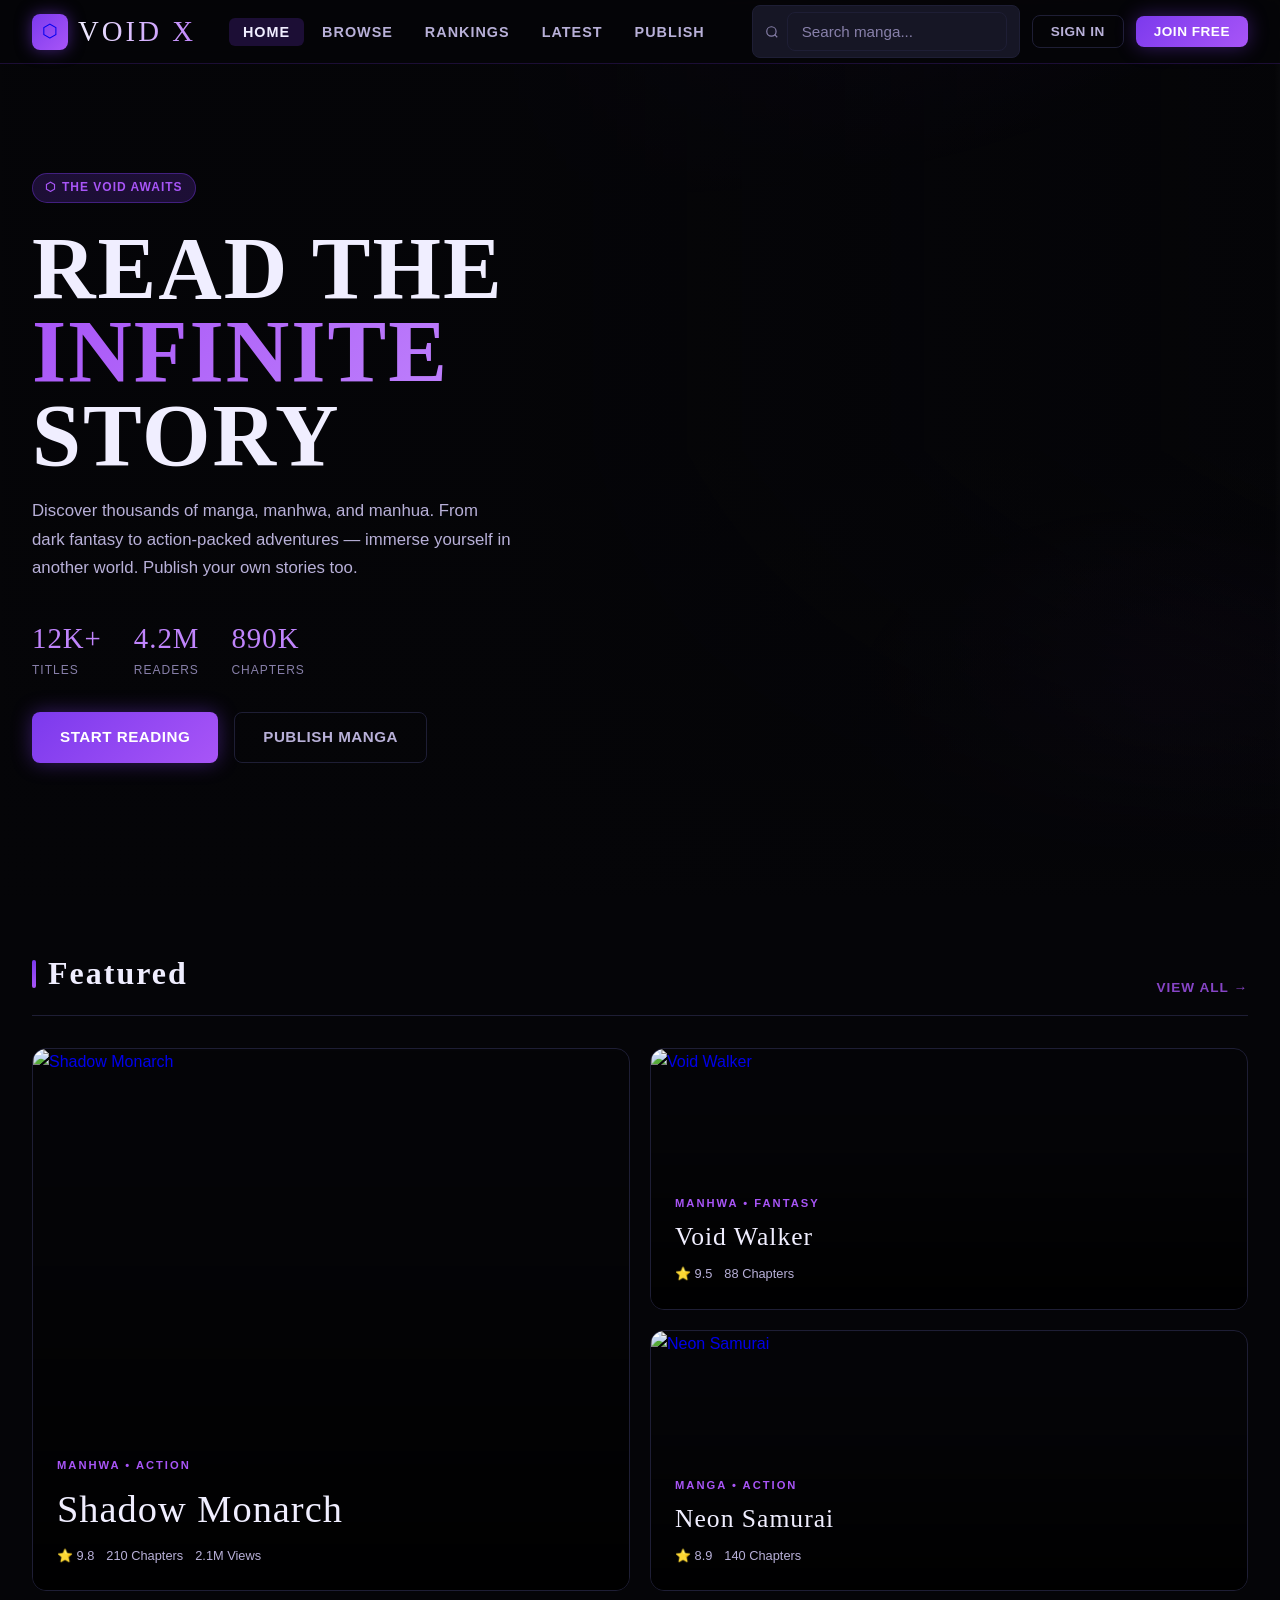
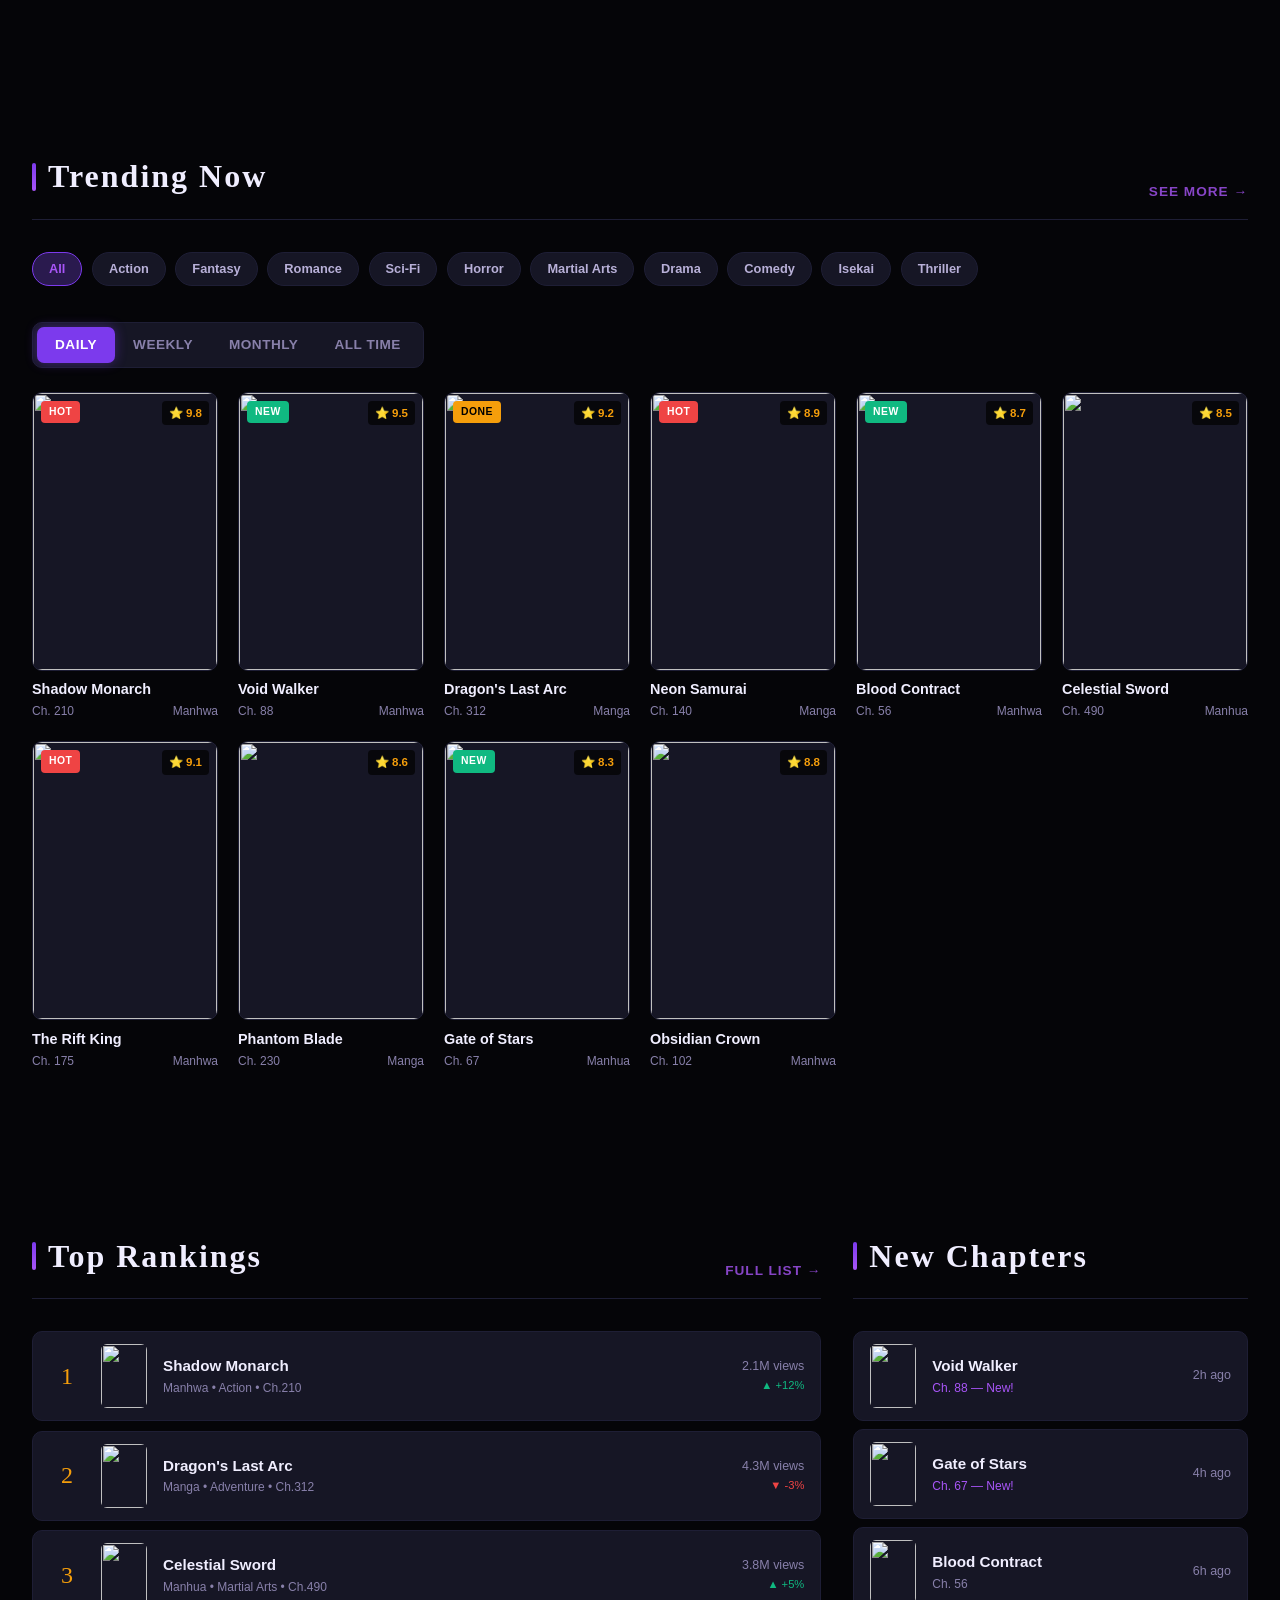
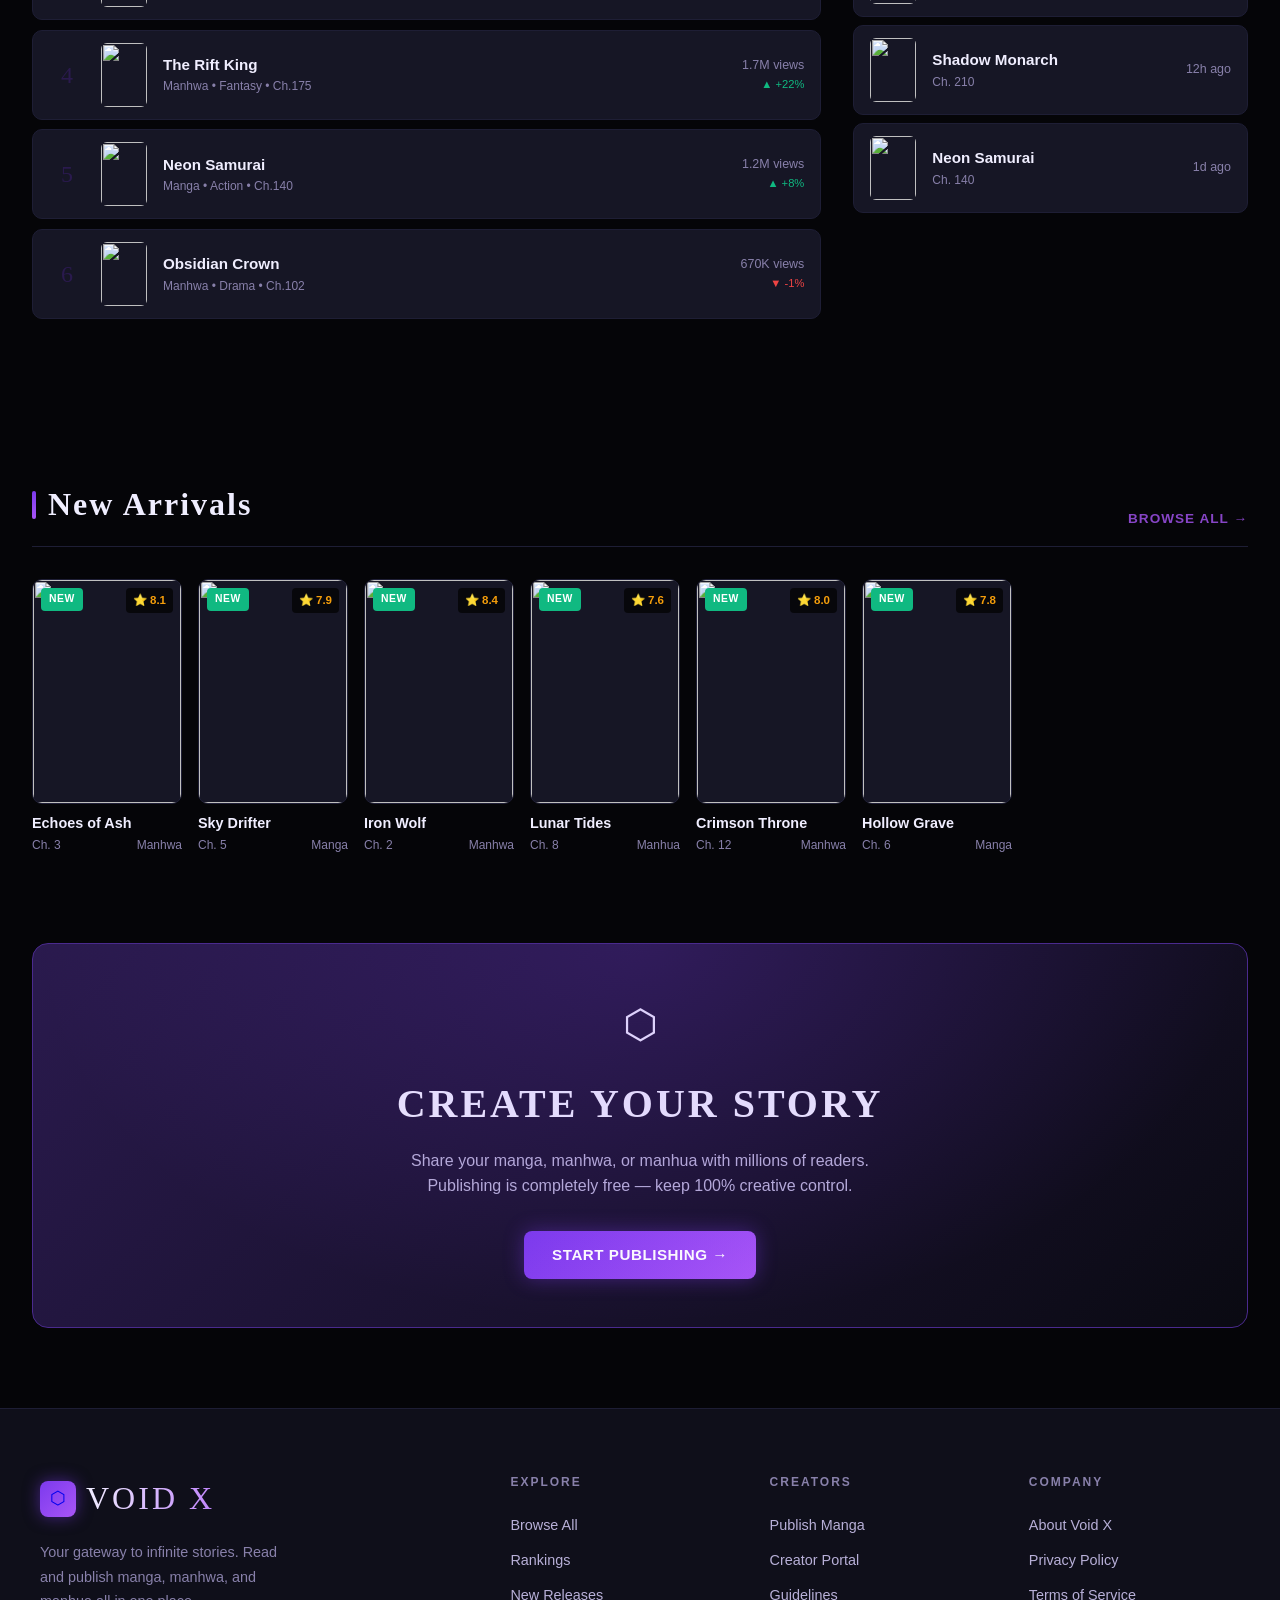
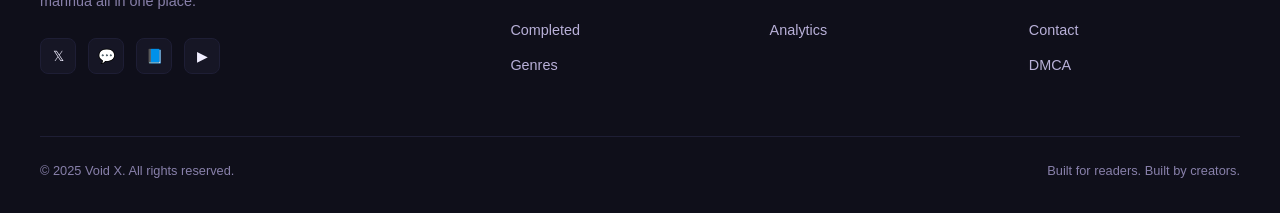
==== commit 2f163e80: "Update index.html" ====
--- a/index.html
+++ b/index.html
@@ -549,7 +549,7 @@
   </div>
 </div>
 
-<script src="js/supabase-auth.js"></script>
-<script src="js/app.js"></script>
+<script src="supabase-auth.js"></script>
+<script src="app.js"></script>
 </body>
 </html>
